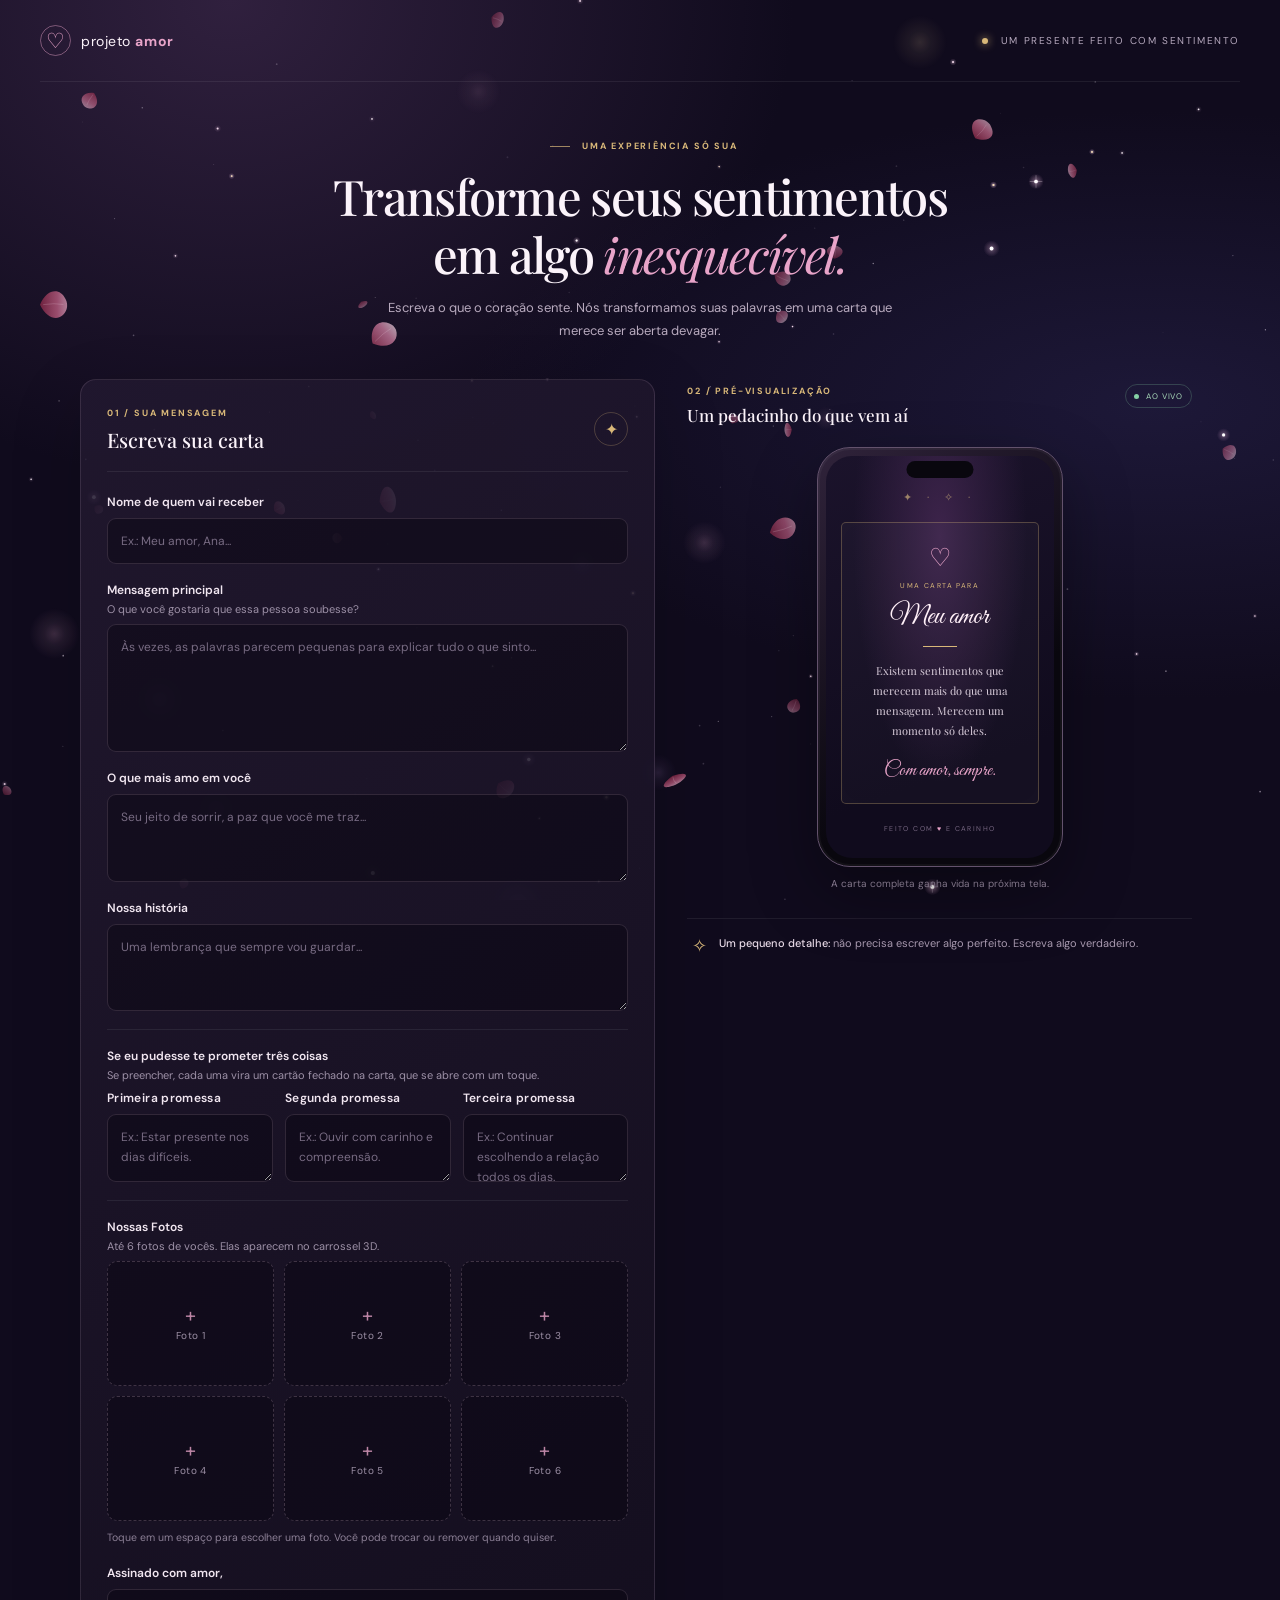
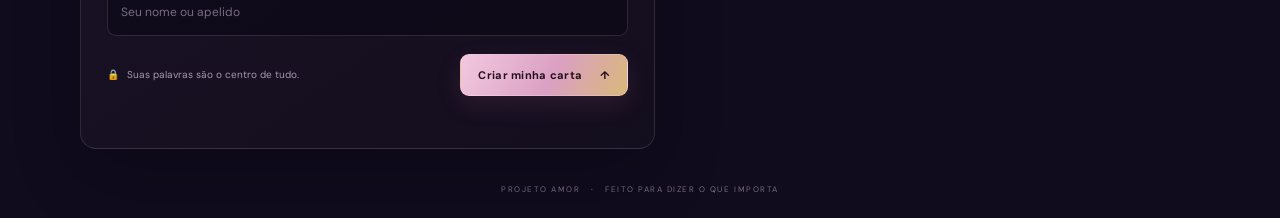
==== index.html @ ebec3364 "Initial commit: Projeto Amor" ====
﻿<!doctype html>
<html lang="pt-BR">
<head>
  <meta charset="utf-8">
  <meta name="viewport" content="width=device-width, initial-scale=1">
  <meta name="theme-color" content="#100b1d">
  <title>Projeto Amor — Crie uma carta inesquecível</title>
  <link rel="icon" href="data:,">
  <link rel="preconnect" href="https://fonts.googleapis.com">
  <link rel="preconnect" href="https://fonts.gstatic.com" crossorigin>
  <link href="https://fonts.googleapis.com/css2?family=DM+Sans:wght@400;500;600;700&family=Great+Vibes&family=Playfair+Display:wght@400;500;600;700&display=swap" rel="stylesheet">
  <link rel="stylesheet" href="css/style.css">
  <script src="js/particulas.js" defer></script>
  <!-- link-codec.js ANTES de main.js: o editor e a carta usam o mesmo
       módulo para codificar e decodificar o link. -->
  <script src="js/link-codec.js" defer></script>
  <script src="js/main.js" defer></script>
</head>
<body class="editor-page">
  
  </div>
  <canvas class="particle-canvas" aria-hidden="true"></canvas>

  <header class="topbar">
    <a class="brand" href="index.html" aria-label="Projeto Amor, início">
      <span class="brand-mark">♡</span><span>projeto <b>amor</b></span>
    </a>
    <div class="topbar-note"><span class="status-dot"></span> Um presente feito com sentimento</div>
  </header>

  <main class="editor-shell">
    <section class="intro">
      <p class="eyebrow"><span></span> UMA EXPERIÊNCIA SÓ SUA</p>
      <h1>Transforme seus sentimentos<br>em algo <em>inesquecível.</em></h1>
      <p class="intro-copy">Escreva o que o coração sente. Nós transformamos suas palavras em uma carta que merece ser aberta devagar.</p>
    </section>

    <div class="workspace">
      <section class="form-panel panel">
        <div class="panel-heading">
          <div><p class="eyebrow">01 / SUA MENSAGEM</p><h2>Escreva sua carta</h2></div>
          <span class="step-icon">✦</span>
        </div>

        <form id="letter-form">
          <label class="field">
            <span>Nome de quem vai receber</span>
            <input id="recipient" name="recipient" maxlength="70" placeholder="Ex.: Meu amor, Ana..." autocomplete="off">
          </label>
          <label class="field">
            <span>Mensagem principal <small>O que você gostaria que essa pessoa soubesse?</small></span>
            <textarea id="message" name="message" rows="5" maxlength="1800" placeholder="Às vezes, as palavras parecem pequenas para explicar tudo o que sinto..."></textarea>
          </label>
          <label class="field">
            <span>O que mais amo em você</span>
            <textarea id="favorite" name="favorite" rows="3" maxlength="700" placeholder="Seu jeito de sorrir, a paz que você me traz..."></textarea>
          </label>
          <label class="field">
            <span>Nossa história</span>
            <textarea id="story" name="story" rows="3" maxlength="900" placeholder="Uma lembrança que sempre vou guardar..."></textarea>
          </label>

          <!-- â•â•â•â•â•â•â•â•â•â•â•â•â•â•â•â•â•â•â•â•â•â•â•â•â•â•â•â•â•â•â•â•â•â•â•â•â•â•â•â•â•â•â•â•â•â•â•â•â•â•â•â•â•â•â•â•â•â•
               TRÃŠS PROMESSAS â€” Etapa 03
               Campos opcionais. O que for escrito aqui vira os trÃªs
               cartÃµes da carta; o que ficar vazio simplesmente nÃ£o cria
               cartÃ£o. Nada Ã© inventado pelo site: os textos sÃ£o sempre os
               da pessoa, e o formato do link nÃ£o muda (a lista entra em
               `promisses`/`promises`, campo novo e opcional).
               â•â•â•â•â•â•â•â•â•â•â•â•â•â•â•â•â•â•â•â•â•â•â•â•â•â•â•â•â•â•â•â•â•â•â•â•â•â•â•â•â•â•â•â•â•â•â•â•â•â•â•â•â•â•â•â•â•â• -->
          <div class="field promises-field">
            <span>Se eu pudesse te prometer três coisas <small>Se preencher, cada uma vira um cartão fechado na carta, que se abre com um toque.</small></span>
            <div class="promise-inputs">
              <label class="field promise-input">
                <span class="promise-input-label">Primeira promessa</span>
                <textarea id="promise-1" name="promise1" rows="2" maxlength="240" placeholder="Ex.: Estar presente nos dias difíceis."></textarea>
              </label>
              <label class="field promise-input">
                <span class="promise-input-label">Segunda promessa</span>
                <textarea id="promise-2" name="promise2" rows="2" maxlength="240" placeholder="Ex.: Ouvir com carinho e compreensão."></textarea>
              </label>
              <label class="field promise-input">
                <span class="promise-input-label">Terceira promessa</span>
                <textarea id="promise-3" name="promise3" rows="2" maxlength="240" placeholder="Ex.: Continuar escolhendo a relação todos os dias."></textarea>
              </label>
            </div>
          </div>

          <!-- â•â•â•â•â•â•â•â•â•â•â•â•â•â•â•â•â•â•â•â•â•â•â•â•â•â•â•â•â•â•â•â•â•â•â•â•â•â•â•â•â•â•â•â•â•â•â•â•â•â•â•â•â•â•â•â•â•â•
               NOSSAS FOTOS â€” atÃ© 6 imagens do casal.
               As fotos sÃ£o redimensionadas no navegador e guardadas
               dentro do prÃ³prio link (sem servidor). Nada Ã© enviado para
               lugar nenhum: tudo viaja codificado na URL.
               â•â•â•â•â•â•â•â•â•â•â•â•â•â•â•â•â•â•â•â•â•â•â•â•â•â•â•â•â•â•â•â•â•â•â•â•â•â•â•â•â•â•â•â•â•â•â•â•â•â•â•â•â•â•â•â•â•â• -->
          <div class="field photo-field">
            <span>Nossas Fotos <small>Até 6 fotos de vocês. Elas aparecem no carrossel 3D.</small></span>
            <div class="photo-grid" id="photo-grid">
              <div class="photo-slot" data-slot="0">
                <label class="photo-pick">
                  <input type="file" accept="image/*" class="photo-input" hidden>
                  <span class="photo-empty"><b class="photo-plus">+</b><i class="photo-label">Foto 1</i></span>
                  <img class="photo-preview" alt="" hidden>
                </label>
                <button type="button" class="photo-remove" aria-label="Remover foto 1" hidden>×</button>
              </div>
              <div class="photo-slot" data-slot="1">
                <label class="photo-pick">
                  <input type="file" accept="image/*" class="photo-input" hidden>
                  <span class="photo-empty"><b class="photo-plus">+</b><i class="photo-label">Foto 2</i></span>
                  <img class="photo-preview" alt="" hidden>
                </label>
                <button type="button" class="photo-remove" aria-label="Remover foto 2" hidden>×</button>
              </div>
              <div class="photo-slot" data-slot="2">
                <label class="photo-pick">
                  <input type="file" accept="image/*" class="photo-input" hidden>
                  <span class="photo-empty"><b class="photo-plus">+</b><i class="photo-label">Foto 3</i></span>
                  <img class="photo-preview" alt="" hidden>
                </label>
                <button type="button" class="photo-remove" aria-label="Remover foto 3" hidden>×</button>
              </div>
              <div class="photo-slot" data-slot="3">
                <label class="photo-pick">
                  <input type="file" accept="image/*" class="photo-input" hidden>
                  <span class="photo-empty"><b class="photo-plus">+</b><i class="photo-label">Foto 4</i></span>
                  <img class="photo-preview" alt="" hidden>
                </label>
                <button type="button" class="photo-remove" aria-label="Remover foto 4" hidden>×</button>
              </div>
              <div class="photo-slot" data-slot="4">
                <label class="photo-pick">
                  <input type="file" accept="image/*" class="photo-input" hidden>
                  <span class="photo-empty"><b class="photo-plus">+</b><i class="photo-label">Foto 5</i></span>
                  <img class="photo-preview" alt="" hidden>
                </label>
                <button type="button" class="photo-remove" aria-label="Remover foto 5" hidden>×</button>
              </div>
              <div class="photo-slot" data-slot="5">
                <label class="photo-pick">
                  <input type="file" accept="image/*" class="photo-input" hidden>
                  <span class="photo-empty"><b class="photo-plus">+</b><i class="photo-label">Foto 6</i></span>
                  <img class="photo-preview" alt="" hidden>
                </label>
                <button type="button" class="photo-remove" aria-label="Remover foto 6" hidden>×</button>
              </div>
            </div>
            <p class="photo-note" id="photo-note">Toque em um espaço para escolher uma foto. Você pode trocar ou remover quando quiser.</p>
          </div>
          <label class="field">
            <span>Assinado com amor,</span>
            <input id="sender" name="sender" maxlength="70" placeholder="Seu nome ou apelido">
          </label>
          <div class="form-footer">
            <span class="privacy-note"><span class="lock-icon">🔒</span> Suas palavras são o centro de tudo.</span>
            <button class="primary-button" type="submit">Criar minha carta <span>↑</span></button>
          </div>
          <p id="form-message" class="form-message" role="status" aria-live="polite"></p>
        </form>
      </section>

      <aside class="preview-column">
        <div class="preview-heading"><div><p class="eyebrow">02 / PRÉ-VISUALIZAÇÃO</p><h2>Um pedacinho do que vem aí</h2></div><span class="live-pill"><i></i> AO VIVO</span></div>
        <div class="phone-wrap">
          <div class="phone">
            <div class="phone-island"></div>
            <div class="phone-screen">
              <div class="preview-stars" aria-hidden="true">✦  ·  ✧  ·</div>
              <div class="preview-card">
                <div class="preview-heart">♡</div>
                <p class="preview-kicker">UMA CARTA PARA</p>
                <h3 id="preview-recipient">Meu amor</h3>
                <div class="gold-rule"></div>
                <p id="preview-message" class="preview-message">Existem sentimentos que merecem mais do que uma mensagem. Merecem um momento só deles.</p>
                <p class="preview-signature" id="preview-sender">Com amor, sempre.</p>
              </div>
              <div class="preview-bottom">FEITO COM <span>♥</span> E CARINHO</div>
            </div>
          </div>
          <p class="preview-caption">A carta completa ganha vida na próxima tela.</p>
        </div>
        <div class="preview-tip"><span>✧</span><p><b>Um pequeno detalhe:</b> não precisa escrever algo perfeito. Escreva algo verdadeiro.</p></div>
      </aside>
    </div>
    <footer class="site-footer">PROJETO AMOR <span>·</span> FEITO PARA DIZER O QUE IMPORTA</footer>
  </main>

  <!-- SÃ³ aparece quando o sistema pede movimento reduzido: permite ver as
       pÃ©talas, as estrelas e os brilhos mesmo assim. Escolha persistida. -->
  <div class="motion-toggle-wrap">
    <button id="motion-toggle" class="motion-toggle" type="button" hidden aria-pressed="false">
      <span class="motion-toggle-dot" aria-hidden="true"></span>
      <span class="motion-toggle-label">Ver tudo se animando</span>
    </button>
  </div>
</body>
</html>
---- css/style.css ----
/* Projeto Amor — estilos globais */
:root {
  color-scheme: dark;
  --bg: #100b1d;
  --panel: rgba(25, 18, 39, .78);
  --panel-border: rgba(226, 190, 217, .14);
  --text: #fbf3fa;
  --muted: #b8aabe;
  --pink: #e8a4c9;
  --rose: #c45b83;
  --gold: #d9b879;
  --serif: "Playfair Display", Georgia, serif;
  --sans: "DM Sans", sans-serif;
  --script: "Great Vibes", cursive;
  --neon-pink: #e879b8;
  --neon-purple: #b97fe8;
}

/* ============================================================
   ATMOSPHÈRE / BACKGROUND DINÂMICO
   ============================================================ */

body {
  margin: 0;
  min-height: 100vh;
  color: var(--text);
  font-family: var(--sans);
  background-color: var(--bg);
  background-attachment: fixed;
  overflow-x: hidden;
  transition: background .6s ease;
}

/* Background layers that can be swapped */
body.night-rain {
  background-image:
    radial-gradient(circle at 14% 12%, rgba(68, 25, 54, .65) 0, transparent 48%),
    radial-gradient(circle at 86% 36%, rgba(48, 22, 70, .60) 0, transparent 52%),
    radial-gradient(ellipse at 50% 92%, rgba(76, 24, 56, .45) 0, transparent 58%),
    radial-gradient(circle at 50% 40%, rgba(20, 13, 36, .90) 0, transparent 75%),
    radial-gradient(ellipse at 20% 30%, rgba(30, 40, 60, .40) 0, transparent 50%),
    radial-gradient(ellipse at 80% 70%, rgba(20, 30, 50, .35) 0, transparent 50%);
  background-attachment: fixed;
}

body.sunset {
  background-image:
    radial-gradient(circle at 14% 12%, rgba(255, 40, 80, .55) 0, transparent 48%),
    radial-gradient(circle at 86% 36%, rgba(255, 80, 120, .50) 0, transparent 52%),
    radial-gradient(ellipse at 50% 92%, rgba(255, 65, 100, .40) 0, transparent 58%),
    radial-gradient(circle at 50% 40%, rgba(255, 30, 60, .80) 0, transparent 75%),
    radial-gradient(ellipse at 20% 30%, rgba(30, 10, 20, .30) 0, transparent 50%),
    radial-gradient(ellipse at 80% 70%, rgba(20, 5, 15, .25) 0, transparent 50%);
  background-attachment: fixed;
}

body.stars {
  background-image:
    radial-gradient(circle at 14% 12%, rgba(255, 255, 255, .30) 0, transparent 48%),
    radial-gradient(circle at 86% 36%, rgba(200, 200, 220, .25) 0, transparent 52%),
    radial-gradient(ellipse at 50% 92%, rgba(180, 180, 200, .30) 0, transparent 58%),
    radial-gradient(circle at 50% 40%, rgba(30, 10, 30, .70) 0, transparent 75%),
    radial-gradient(ellipse at 20% 30%, rgba(15, 5, 25, .40) 0, transparent 50%),
    radial-gradient(ellipse at 80% 70%, rgba(10, 3, 15, .30) 0, transparent 50%);
  background-attachment: fixed;
}

body.soft-snow {
  background-image:
    radial-gradient(circle at 14% 12%, rgba(255, 255, 255, .40) 0, transparent 48%),
    radial-gradient(circle at 86% 36%, rgba(230, 230, 240, .35) 0, transparent 52%),
    radial-gradient(ellipse at 50% 92%, rgba(240, 240, 250, .35) 0, transparent 58%),
    radial-gradient(circle at 50% 40%, rgba(255, 255, 255, .85) 0, transparent 75%),
    radial-gradient(ellipse at 20% 30%, rgba(200, 220, 240, .30) 0, transparent 50%),
    radial-gradient(ellipse at 80% 70%, rgba(180, 200, 230, .25) 0, transparent 50%);
  background-attachment: fixed;
}

body.urban-lights {
  background-image:
    radial-gradient(circle at 14% 12%, rgba(255, 200, 220, .35) 0, transparent 48%),
    radial-gradient(circle at 86% 36%, rgba(255, 180, 210, .30) 0, transparent 52%),
    radial-gradient(ellipse at 50% 92%, rgba(255, 200, 230, .30) 0, transparent 58%),
    radial-gradient(circle at 50% 40%, rgba(255, 255, 255, .70) 0, transparent 75%),
    radial-gradient(ellipse at 20% 30%, rgba(200, 180, 220, .25) 0, transparent 50%),
    radial-gradient(ellipse at 80% 70%, rgba(180, 170, 210, .20) 0, transparent 50%);
  background-attachment: fixed;
}

body.dawn {
  background-image:
    radial-gradient(circle at 14% 12%, rgba(255, 200, 150, .50) 0, transparent 48%),
    radial-gradient(circle at 86% 36%, rgba(255, 180, 130, .45) 0, transparent 52%),
    radial-gradient(ellipse at 50% 92%, rgba(255, 220, 180, .35) 0, transparent 58%),
    radial-gradient(circle at 50% 40%, rgba(255, 220, 170, .75) 0, transparent 75%),
    radial-gradient(ellipse at 20% 30%, rgba(255, 200, 150, .30) 0, transparent 50%),
    radial-gradient(ellipse at 80% 70%, rgba(200, 180, 130, .25) 0, transparent 50%);
  background-attachment: fixed;
}

/* Fallback when no atmosphere class is set (original gradients) */
body.default {
  background-image:
    radial-gradient(circle at 14% 12%, rgba(68, 25, 54, .52) 0, transparent 48%),
    radial-gradient(circle at 86% 36%, rgba(48, 22, 70, .50) 0, transparent 52%),
    radial-gradient(ellipse at 50% 92%, rgba(76, 24, 56, .38) 0, transparent 58%),
    radial-gradient(circle at 50% 40%, rgba(20, 13, 36, .85) 0, transparent 75%);
}

/* Reduced motion: freeze background */
@media (prefers-reduced-motion: reduce) {
  body.night-rain,
  body.sunset,
  body.stars,
  body.soft-snow,
  body.urban-lights,
  body.dawn,
  body.default {
    background-attachment: fixed;
    transition: none;
  }
}

/* ============================================================
   GALERIA 3D — Anel circular de fotos "Nossos Momentos"
   ============================================================ */

.gallery-3d-ring {
  position: relative;
  width: 100%;
  aspect-ratio: 16 / 9;
  margin: 0 auto;
  perspective: 1000px;
  perspective-origin: 50% 50%;
}

.gallery-3d-track {
  position: relative;
  width: 100%;
  height: 100%;
  transform-style: preserve-3d;
  transform: rotateY(calc(var(--rotation, 0deg) * -1));
  transition: transform 20s linear infinite;
  will-change: transform;
}

.gallery-3d-track.slow-rotating {
  animation: gallery-ring-rotate 20s linear infinite;
}

@keyframes gallery-ring-rotate {
  from { transform: rotateY(0deg); }
  to { transform: rotateY(360deg); }
}

/* Cada slide do anel */
.gallery-3d-slide {
  position: absolute;
  top: 0;
  left: 0;
  right: 0;
  bottom: 0;
  border-radius: 12px;
  overflow: hidden;
  transform-style: preserve-3d;
  /* CSS vars definidos pelo JS: --angle e --radius */
  transform: rotateY(calc(var(--angle, 0deg))) translateZ(calc(var(--radius, 180px)));
  transition: transform 0.8s cubic-bezier(0.23, 1, 0.32, 1);
  cursor: pointer;
  /* Camada de legenda */
  display: flex;
  align-items: flex-end;
  padding: 12px;
  color: white;
  font-size: 11px;
  text-shadow: 0 0 5px rgba(0,0,0,0.8);
}

.gallery-3d-slide img {
  width: 100%;
  height: 100%;
  object-fit: cover;
  display: block;
  border-radius: 12px;
}

/* Slide central/visível - ligeiramente ampliado */
.gallery-3d-slide.is-visible {
  transform: rotateY(calc(var(--angle, 0deg))) translateZ(calc(var(--radius, 180px))) scale(1.08);
  z-index: 10;
}

/* Slides laterais */
.gallery-3d-slide.is-prev {
  transform: rotateY(calc(var(--angle, 0deg) + 45deg)) translateZ(calc(var(--radius, 180px))) scale(0.85);
}

.gallery-3d-slide.is-next {
  transform: rotateY(calc(var(--angle, 0deg) - 45deg)) translateZ(calc(var(--radius, 180px))) scale(0.85);
}

/* Indicadores de bolinhas */
.gallery-dots {
  display: flex;
  align-items: center;
  justify-content: center;
  gap: 6px;
  margin-top: 12px;
}

.gallery-dot {
  width: 8px;
  height: 8px;
  border-radius: 50%;
  background: rgba(255,255,255,.5);
  border: 2px solid var(--pink);
  cursor: pointer;
  transition: background .2s, transform .2s;
}

.gallery-dot:hover,
.gallery-dot.is-current {
  background: var(--pink);
  transform: scale(1.25);
}

.gallery-dot.is-current {
  width: 10px;
  height: 10px;
}

/* Legenda abaixo do anel */
.gallery-caption {
  text-align: center;
  margin: 8px 0;
  font-size: 11px;
  color: rgba(255,255,255,.8);
}


/* ============================================================
   NOSSAS FOTOS - Editor (mantido para upload/link generation)
   ============================================================ */

/* Os seis espaços do editor já estão no HTML (index.html) e o main.js
   apenas preenche cada slot — a grade fica visível por padrão. Antes
   ela era escondida por `display:none` e só aparecia com a classe
   .visible, que o main.js nunca adiciona: as 6 caixinhas de foto
   simplesmente não existiam para o visitante. A classe .visible é
   mantida como alias, por precaução. */
.photo-grid {
  display: grid;
  gap: 10px;
  grid-template-columns: repeat(auto-fit, minmax(140px, 1fr));
}

.photo-grid.visible {
  display: grid;
  grid-template-columns: repeat(auto-fit, minmax(140px, 1fr));
}

@media (max-width: 560px) {
  .photo-grid,
  .photo-grid.visible {
    grid-template-columns: repeat(auto-fit, minmax(100px, 1fr));
  }
}

/* Foto slot styles remain but hidden by default */
.photo-slot {
  position: relative;
  aspect-ratio: 4 / 3;
  border-radius: 10px;
  overflow: hidden;
  background: rgba(9, 7, 16, .42);
  border: 1px dashed rgba(225, 195, 220, .22);
  transition: border-color .3s ease, box-shadow .3s ease;
}

.photo-slot:hover {
  border-color: rgba(232, 121, 184, .6);
  box-shadow: 0 0 0 3px rgba(232, 121, 184, .09);
}

.photo-pick {
  display: block;
  width: 100%;
  height: 100%;
  cursor: pointer;
}

.photo-pick input[type="file"] {
  display: none;
}

.photo-empty {
  position: absolute;
  inset: 0;
  display: flex;
  flex-direction: column;
  align-items: center;
  justify-content: center;
  gap: 4px;
  color: #9e91a7;
  text-align: center;
  padding: 4px;
}

.photo-plus {
  font-size: 20px;
  font-weight: 400;
  line-height: 1;
  color: var(--pink);
  opacity: .8;
}

.photo-label {
  font-style: normal;
  font-size: 10px;
  letter-spacing: .04em;
}

.photo-preview {
  position: absolute;
  inset: 0;
  width: 100%;
  height: 100%;
  object-fit: cover;
  display: block;
}

.photo-preview[hidden] {
  display: none;
}

.photo-remove {
  position: absolute;
  top: 5px;
  right: 5px;
  width: 22px;
  height: 22px;
  display: grid;
  place-items: center;
  padding: 0;
  border: 1px solid rgba(255, 255, 255, .22);
  border-radius: 50%;
  background: rgba(12, 6, 18, .78);
  color: #f6e6ef;
  font-size: 14px;
  line-height: 1;
  cursor: pointer;
  backdrop-filter: blur(4px);
  transition: background .25s ease, border-color .25s ease, transform .25s ease;
}

.photo-remove[hidden] {
  display: none;
}

.photo-remove:hover {
  background: rgba(160, 40, 80, .92);
  border-color: rgba(232, 164, 201, .7);
  transform: scale(1.08);
}

.photo-slot.is-busy {
  opacity: .55;
  pointer-events: none;
}

.photo-note {
  margin: 9px 0 0;
  color: #8d8096;
  font-size: 10.5px;
  line-height: 1.6;
}

.photo-note.is-warning {
  color: var(--gold);
}

.photo-note.is-error {
  color: #ff9db4;
}

/* ============================================================
   LOADING SCREEN - Photos removed, only text/animations
   ============================================================ */

.opening-scene {
  width: 100%;
  text-align: center;
  display: flex;
  flex-direction: column;
  align-items: center;
  margin: auto 0;
  animation: soft-appear .9s ease both;
  transition: opacity .4s ease, transform .4s ease;
}

.opening-scene.is-exiting {
  opacity: 0;
  transform: translateY(-10px) scale(0.97);
  pointer-events: none;
}

.opening-scene h1 {
  font-size: clamp(38px, 6vw, 58px);
  margin: 9px 0;
  text-shadow: 0 2px 30px rgba(232, 164, 201, 0.08);
}

.opening-subtitle {
  color: #bfb0c8;
  font-size: 12.5px;
  line-height: 1.82;
  max-width: 410px;
  margin: 8px auto 0;
  text-shadow: 0 1px 12px rgba(0, 0, 0, 0.28);
}

/* Remove the photo section from opening scene */
.opening-scene .photo-section {
  display: none;
}

/* ============================================================
   GALERIA EXISTENTE - Apenas mantemos, não tocamos
   ============================================================ */

.gallery-scene {
  position: relative;
  width: min(1040px, calc(100% - 32px));
  margin: 0 auto;
  padding: 18px 0 60px;
  display: flex;
  flex-direction: column;
  align-items: center;
  gap: 22px;
}

.gallery-scene[hidden] {
  display: none !important;
}

.gallery-veil {
  position: fixed;
  inset: 0;
  z-index: -1;
  pointer-events: none;
  background:
    radial-gradient(circle at 18% 14%, rgba(74, 26, 58, .40) 0, transparent 46%),
    radial-gradient(circle at 82% 30%, rgba(52, 24, 74, .42) 0, transparent 50%),
    radial-gradient(ellipse at 50% 96%, rgba(38, 14, 30, .46) 0, transparent 56%),
    linear-gradient(180deg, #0d0817 0%, #140b22 46%, #0b0713 100%);
  opacity: 0;
  transition: opacity .45s cubic-bezier(0.25, 1, 0.5, 1);
}

.gallery-scene.is-stable .gallery-veil {
  opacity: 1;
}

.gallery-veil::before,
.gallery-veil::after {
  content: "";
  position: absolute;
  inset: 0;
}

/* Estrelas finíssimas */
.gallery-veil::before {
  background-image:
    radial-gradient(1px 1px at 12% 22%, rgba(255, 250, 245, .55), transparent),
    radial-gradient(1px 1px at 27% 68%, rgba(255, 245, 235, .40), transparent),
    radial-gradient(1px 1px at 44% 14%, rgba(255, 252, 248, .50), transparent),
    radial-gradient(1px 1px at 61% 81%, rgba(255, 240, 232, .35), transparent),
    radial-gradient(1px 1px at 76% 32%, rgba(255, 250, 246, .45), transparent),
    radial-gradient(1px 1px at 88% 57%, rgba(255, 246, 238, .38), transparent),
    radial-gradient(1.4px 1.4px at 35% 41%, rgba(255, 248, 240, .55), transparent),
    radial-gradient(1.4px 1.4px at 68% 24%, rgba(255, 250, 245, .48), transparent);
}

.gallery-veil::after {
  background-image:
    radial-gradient(1px 1px at 8% 55%, rgba(232, 210, 240, .30), transparent),
    radial-gradient(1px 1px at 52% 90%, rgba(232, 210, 240, .26), transparent),
    radial-gradient(1px 1px at 93% 18%, rgba(232, 210, 240, .30), transparent);
}

.gallery-eyebrow {
  margin: 6px 0 0;
  display: flex;
  align-items: center;
  gap: 14px;
  color: rgba(240, 222, 238, .62);
  font-size: 10px;
  letter-spacing: .22em;
  text-transform: uppercase;
}

.gallery-eyebrow span {
  display: block;
  width: 34px;
  height: 1px;
  background: linear-gradient(90deg, transparent, rgba(217, 184, 121, .55));
}

.gallery-eyebrow span:last-child {
  background: linear-gradient(270deg, transparent, rgba(217, 184, 121, .55));
}

.gallery-stage {
  position: relative;
  width: 100%;
  overflow: visible;
  border-radius: 22px;
  touch-action: pan-y pinch-zoom;
}

.gallery-stage[hidden] {
  display: none !important;
}

.gallery-track {
  display: flex;
  align-items: stretch;
  will-change: transform;
  transform: translate3d(0, 0, 0);
}

.gallery-slide {
  flex: 0 0 100%;
  margin: 0;
  min-width: 0;
  display: flex;
  align-items: center;
  justify-content: center;
  position: relative;
}

.gallery-photo {
  display: block;
  width: auto;
  height: auto;
  max-width: 100%;
  max-height: min(66vh, max(220px, calc(100vh - 430px)));
  object-fit: contain;
  border-radius: 18px;
  background: rgba(10, 6, 18, .35);
  box-shadow:
    0 30px 70px rgba(0, 0, 0, .62),
    0 2px 10px rgba(0, 0, 0, .48),
    inset 0 0 0 1px rgba(255, 240, 250, .07);
  filter: brightness(1.02) contrast(1.03) saturate(1.04);
  user-select: none;
  -webkit-user-drag: none;
}

/* Entrada de cada slide */
.gallery-scene.is-stable .gallery-photo {
  animation: gallery-arrive 1.15s cubic-bezier(.22, 1, .36, 1) backwards;
}

@keyframes gallery-arrive {
  from {
    opacity: 0;
    transform: scale(1.035);
    filter: brightness(1.02) contrast(1.03) saturate(1.04) blur(6px);
  }
  to {
    opacity: 1;
    transform: none;
    filter: brightness(1.02) contrast(1.03) saturate(1.04) blur(0);
  }
}

.gallery-slide.is-broken {
  min-height: 220px;
  padding: 0 24px;
}

.gallery-slide.is-broken .gallery-photo {
  display: none;
}

.gallery-slide.is-broken::after {
  content: "Essa lembrança não pôde ser carregada.";
  max-width: 34ch;
  text-align: center;
  color: rgba(238, 220, 234, .62);
  font: italic 15px/1.7 var(--serif);
}

/* Setas */
.gallery-arrow {
  position: absolute;
  top: 50%;
  transform: translateY(-50%);
  z-index: 30;
  width: 48px;
  height: 48px;
  display: grid;
  place-items: center;
  padding: 0;
  border-radius: 50%;
  cursor: pointer;
  pointer-events: auto;
  touch-action: manipulation;
  border: 1px solid rgba(255, 240, 250, .24);
  background: rgba(16, 10, 26, .75);
  color: rgba(250, 238, 246, .95);
  backdrop-filter: blur(10px);
  -webkit-backdrop-filter: blur(10px);
  box-shadow: 0 4px 18px rgba(0, 0, 0, .45);
  transition: background .25s ease, border-color .25s ease, transform .25s ease, color .25s ease;
}

.gallery-arrow[hidden] {
  display: none !important;
}

.gallery-arrow svg {
  width: 22px;
  height: 22px;
  fill: none;
  stroke: currentColor;
  stroke-width: 2.2;
  stroke-linecap: round;
  stroke-linejoin: round;
  pointer-events: none;
}

.gallery-arrow:hover {
  background: rgba(48, 26, 62, .92);
  border-color: rgba(232, 164, 201, .6);
  color: #fff;
}

.gallery-arrow:active {
  transform: translateY(-50%) scale(0.92);
}

.gallery-prev {
  left: 14px;
}

.gallery-next {
  right: 14px;
}

.gallery-prev:hover {
  transform: translateY(-50%) translateX(-2px);
}

.gallery-next:hover {
  transform: translateY(-50%) translateX(2px);
}

.gallery-caption {
  margin: 16px 0 0;
  text-align: center;
  color: rgba(238, 220, 234, .74);
  font: italic 14.5px/1.65 var(--serif);
  letter-spacing: .015em;
  min-height: 24px;
  opacity: 0;
  transition: opacity .7s ease;
}

.gallery-scene.is-stable .gallery-caption {
  opacity: 1;
}

.gallery-dots {
  display: flex;
  align-items: center;
  justify-content: center;
  gap: 9px;
  min-height: 10px;
}

.gallery-dots[hidden] {
  display: none !important;
}

.gallery-dot {
  width: 7px;
  height: 7px;
  border-radius: 50%;
  background: rgba(217, 184, 121, .4);
  cursor: pointer;
  transition: background .2s, transform .2s;
  border: 2px solid transparent;
}

.gallery-dot:hover,
.gallery-dot.is-current {
  background: var(--pink);
  transform: scale(1.3);
}

/* ============================================================
   Letra / carta
   ============================================================ */

.letter-content {
  width: min(590px, 100%);
  display: flex;
  flex-direction: column;
  align-items: center;
  margin: 0 auto;
  position: relative;
  transition: opacity .45s cubic-bezier(0.25, 1, 0.5, 1), transform .45s cubic-bezier(0.25, 1, 0.5, 1);
}

.opening-scene[hidden],
.letter-content[hidden],
.missing-letter[hidden],
.closing-note[hidden],
.paper-signoff[hidden] {
  display: none !important;
}

.letter-content.is-entering {
  opacity: 0;
  transform: translateY(16px) scale(0.985);
}

.letter-content.is-stable {
  opacity: 1;
  transform: translateY(0) scale(1);
}

.letter-content.is-exiting {
  opacity: 0;
  transform: translateY(-10px) scale(0.99);
  position: absolute;
  left: 0;
  right: 0;
  margin-inline: auto;
  pointer-events: none;
}

.gallery-launch {
  margin-bottom: 14px;
}

/* ═══════════════════════════════════════════════════════════════════
   RESTAURO 1 — BASE GLOBAL
   Seções que sumiram do arquivo (estavam no projeto-amor.zip de 09/10).
   Sem elas o navegador cai no layout padrão: tudo empilha no topo.
   ═══════════════════════════════════════════════════════════════ */

* { box-sizing: border-box; }
html { min-height: 100%; scroll-behavior: smooth; }
button, input, textarea { font: inherit; }
button, a { -webkit-tap-highlight-color: transparent; }
a { color: inherit; text-decoration: none; }

/* Gradiente base: vale quando o body não carrega nenhuma classe de
   atmosfera (body.night-rain, body.sunset... continuam por cima). */
body {
  background-image:
    radial-gradient(ellipse at 18% 0%, #30203e 0, transparent 38%),
    radial-gradient(ellipse at 90% 45%, #1d1838 0, transparent 42%);
}

/* ═══════════════════════════════════════════════════════════════════
   FUNDO EXCLUSIVO — "Abra quando sentir minha falta"
   Branco-gelo, duas ondas em cinza muito claro e corações 2D
   pendurados. Tudo escopado em #surprise-scene: nenhuma classe do
   body, nenhuma pétala e nenhuma outra cena é tocada.
   ═══════════════════════════════════════════════════════════════ */

#surprise-scene { background: #f7fbfd; }

#surprise-scene .surprise-fundo {
  position: fixed;
  inset: 0;
  z-index: 0;
  overflow: hidden;
  pointer-events: none;
  background:
    radial-gradient(ellipse at 50% -8%, rgba(255,255,255,.98), transparent 58%),
    linear-gradient(180deg, #f9fcfd 0%, #f4f9fb 58%, #eef5f8 100%);
}

/* Duas ondas sobrepostas, bem claras, presas à base da viewport. */
#surprise-scene .surprise-ondas {
  position: absolute;
  left: 0; right: 0; bottom: 0;
  height: clamp(150px, 30vh, 300px);
  pointer-events: none;
}
#surprise-scene .surprise-onda {
  position: absolute;
  left: 0; bottom: 0;
  width: 100%; height: 100%;
  display: block;
}
#surprise-scene .surprise-onda path { fill: currentColor; }
#surprise-scene .surprise-onda-tras { color: #e7eef2; transform: translateY(8px); }
#surprise-scene .surprise-onda-frente { color: #f0f5f7; transform: translateY(22px); }

/* Corações 2D pendurados por fios finos. O topo é o pivô do pêndulo. */
#surprise-scene .surprise-coroes {
  position: absolute;
  inset: 0;
  pointer-events: none;
}
#surprise-scene .surprise-coracao {
  position: absolute;
  top: var(--top, 4%);
  left: clamp(4%, var(--left, 50%), calc(100% - var(--s, 36px) - 4px));
  display: flex;
  flex-direction: column;
  align-items: center;
  transform-origin: top center;
  animation: surprise-pendulo var(--dur, 6s) ease-in-out var(--delay, 0s) infinite;
  will-change: transform;
}
#surprise-scene .surprise-corda {
  width: 1px;
  height: var(--fio, 22px);
  background: linear-gradient(180deg, rgba(126,143,158,.18), rgba(126,143,158,.55));
}
#surprise-scene .surprise-coracao svg {
  display: block;
  width: var(--s, 36px);
  height: var(--s, 36px);
  margin-top: 2px;
  fill: currentColor;
  filter: drop-shadow(0 3px 4px rgba(108,126,140,.12));
}
@keyframes surprise-pendulo {
  0%, 100% { transform: rotate(calc(var(--giro, 4deg) * -1)); }
  50% { transform: rotate(var(--giro, 4deg)); }
}
@media (prefers-reduced-motion: reduce) {
  :root:not(.motion-forced) #surprise-scene .surprise-coracao { animation: none; }
}

/* Contraste do conteúdo sobre o fundo claro — somente nesta cena. */
#surprise-scene .surprise-eyebrow { color: #7b8793; }
#surprise-scene .surprise-eyebrow span { background: linear-gradient(90deg, transparent, rgba(123,135,147,.5)); }
#surprise-scene .surprise-eyebrow span:last-child { background: linear-gradient(270deg, transparent, rgba(123,135,147,.5)); }
#surprise-scene .surprise-title { color: #3e4b56; }
#surprise-scene .surprise-subtitle { color: #6c7985; }
#surprise-scene .open-prompt { color: #8a6a52; }
#surprise-scene .aniversario-launch {
  background: rgba(255,255,255,.74);
  color: #7d3f5c;
  border-color: rgba(140,53,87,.28);
}
#surprise-scene .aniversario-launch:hover { background: rgba(255,255,255,.94); }
.particle-canvas { position: fixed; inset: 0; width: 100%; height: 100%; z-index: -1; pointer-events: none; }

/* ═══════════════════════════════════════════════════════════════════
   RESTAURO 2 — TOPO, EDITOR E PRÉ-VISUALIZAÇÃO
   ═══════════════════════════════════════════════════════════════ */

.topbar, .letter-topbar {
  width: min(1200px, calc(100% - 48px)); margin: auto; height: 82px;
  display: flex; align-items: center; justify-content: space-between;
  border-bottom: 1px solid rgba(255,255,255,.07);
}
.brand { display: inline-flex; align-items: center; gap: 10px; letter-spacing: .04em; font-size: 14px; }
.brand b { font-weight: 700; color: var(--pink); }
.brand-mark { width: 31px; height: 31px; display: grid; place-items: center; border: 1px solid rgba(232,164,201,.45); border-radius: 50%; color: var(--pink); font-size: 21px; }
.topbar-note { color: #b5a8bd; font-size: 10px; letter-spacing: .16em; text-transform: uppercase; }
.status-dot { display: inline-block; width: 6px; height: 6px; margin-right: 8px; border-radius: 50%; background: #d9b879; box-shadow: 0 0 9px #d9b879; }

.editor-shell { width: min(1120px, calc(100% - 48px)); margin: 0 auto; position: relative; z-index: 0; }
.intro { text-align: center; padding: 48px 0 36px; }
.eyebrow { color: var(--gold); font-size: 9px; font-weight: 700; letter-spacing: .2em; line-height: 1.7; }
.eyebrow span { display: inline-block; width: 20px; height: 1px; vertical-align: middle; margin: 0 8px; background: var(--gold); opacity: .7; }
.intro h1 { font: 500 clamp(32px, 4.2vw, 49px)/1.18 var(--serif); letter-spacing: -.035em; margin: 13px 0; }
.opening-scene h1 { font-family: var(--serif); font-weight: 500; line-height: 1.18; letter-spacing: -.035em; }
h1 em { color: var(--pink); font-weight: 400; }
.intro-copy { max-width: 520px; margin: 0 auto; color: var(--muted); font-size: 13px; line-height: 1.8; }

.workspace { display: grid; grid-template-columns: minmax(0, 1.05fr) minmax(300px, .95fr); gap: 24px; align-items: start; }
.panel { background: linear-gradient(145deg, rgba(34,25,48,.87), rgba(20,15,31,.88)); border: 1px solid var(--panel-border); border-radius: 16px; box-shadow: 0 24px 70px rgba(0,0,0,.18); }
.form-panel { padding: 26px; }
.panel-heading, .preview-heading { display: flex; justify-content: space-between; align-items: center; gap: 12px; }
.panel-heading { padding-bottom: 18px; border-bottom: 1px solid rgba(255,255,255,.07); margin-bottom: 22px; }
.panel-heading .eyebrow, .preview-heading .eyebrow { margin: 0 0 5px; }
.panel-heading h2, .preview-heading h2 { font: 500 20px var(--serif); margin: 0; }
.step-icon { width: 34px; height: 34px; display: grid; place-items: center; border-radius: 50%; border: 1px solid rgba(217,184,121,.25); color: var(--gold); }

.field { display: block; margin-bottom: 18px; }
.field > span { display: block; color: #f2e7f1; font-size: 12px; font-weight: 600; margin-bottom: 8px; }
.field small { display: block; font-weight: 400; font-size: 11px; color: #9e91a7; margin-top: 4px; }
.field input, .field textarea {
  display: block; width: 100%; color: var(--text); background: rgba(9,7,16,.42);
  border: 1px solid rgba(225,195,220,.15); border-radius: 9px; padding: 12px 13px;
  outline: none; font-size: 12px; line-height: 1.7; resize: vertical; transition: border-color .25s, box-shadow .25s, background .25s;
}
.field input::placeholder, .field textarea::placeholder { color: #786b83; }
.field input:focus, .field textarea:focus { border-color: rgba(232,164,201,.78); background: rgba(12,8,19,.72); box-shadow: 0 0 0 3px rgba(232,164,201,.08), 0 0 18px rgba(196,91,131,.10); }

.form-footer { display: flex; justify-content: space-between; align-items: center; flex-wrap: wrap; gap: 14px; margin-top: 8px; }
.privacy-note { font-size: 10px; color: #a99ab0; }
.lock-icon { color: var(--gold); margin-right: 5px; }

.primary-button, .secondary-button {
  display: inline-flex; justify-content: center; align-items: center; gap: 18px; cursor: pointer;
  border-radius: 9px; padding: 13px 17px; font-size: 11px; font-weight: 700; letter-spacing: .025em;
  transition: transform .25s, box-shadow .25s, filter .25s, background .25s;
}
.primary-button { border: 1px solid rgba(255,223,233,.28); color: #25101f; background: linear-gradient(115deg, #f2c8df, #dba0c3 55%, #d9b879); box-shadow: 0 8px 24px rgba(196,91,131,.16); animation: button-pulse 3.6s ease-in-out infinite; }
.primary-button:hover { transform: translateY(-2px); filter: brightness(1.07); box-shadow: 0 10px 28px rgba(196,91,131,.25); }
.primary-button:active, .secondary-button:active { transform: scale(.98); }
@keyframes button-pulse { 0%,100% { box-shadow: 0 8px 24px rgba(196,91,131,.12); } 50% { box-shadow: 0 8px 28px rgba(232,164,201,.24); } }
.form-message { color: var(--gold); font-size: 11px; min-height: 14px; margin: 12px 0 0; overflow-wrap: anywhere; }

.preview-column { min-width: 0; padding: 5px 8px 0; }
.preview-heading { align-items: flex-start; }
.preview-heading h2 { font-size: 17px; line-height: 1.4; max-width: 250px; }
.live-pill { color: #a7d7b8; border: 1px solid rgba(133,208,164,.24); border-radius: 20px; padding: 6px 8px; font-size: 8px; letter-spacing: .1em; white-space: nowrap; }
.live-pill i { display: inline-block; width: 5px; height: 5px; background: #85d0a4; border-radius: 50%; margin-right: 5px; }
.phone-wrap { display: flex; flex-direction: column; align-items: center; padding: 19px 0 8px; }
.phone { width: 246px; height: 420px; padding: 8px; border-radius: 33px; border: 1px solid #63526c; background: linear-gradient(140deg, #30233b, #09070e 65%); box-shadow: 0 25px 65px rgba(0,0,0,.35), inset 0 0 0 2px rgba(255,255,255,.04); position: relative; }
.phone-island { position: absolute; z-index: 3; width: 67px; height: 17px; top: 13px; left: 50%; transform: translateX(-50%); background: #09070e; border-radius: 12px; }
.phone-screen { position: relative; overflow: hidden; height: 100%; border-radius: 26px; display: flex; flex-direction: column; align-items: center; justify-content: center; padding: 30px 15px 20px; background: radial-gradient(ellipse at 50% 20%, #3d244b, transparent 54%), linear-gradient(160deg,#1b132b,#100b1d 75%); }
.preview-stars { color: rgba(245,213,138,.55); font-size: 11px; letter-spacing: 6px; margin-bottom: 18px; }
.preview-card { width: 100%; text-align: center; padding: 22px 13px 20px; border: 1px solid rgba(217,184,121,.3); border-radius: 5px; background: rgba(255,255,255,.025); box-shadow: inset 0 0 25px rgba(255,255,255,.015); }
.preview-heart { color: var(--pink); font-size: 25px; line-height: 1; margin-bottom: 11px; }
.preview-kicker { color: var(--gold); font-size: 7px; letter-spacing: .2em; }
.preview-card h3 { font: 400 28px var(--script); margin: 9px 0 12px; color: #fff0f8; overflow-wrap: anywhere; }
.gold-rule { width: 34px; height: 1px; margin: 0 auto 14px; background: var(--gold); }
.preview-message { color: #d7cbd9; font: 11px/1.8 var(--serif); white-space: pre-wrap; overflow-wrap: anywhere; display: -webkit-box; -webkit-line-clamp: 6; -webkit-box-orient: vertical; overflow: hidden; }
.preview-signature { font: 20px var(--script); color: var(--pink); margin: 18px 0 0; overflow-wrap: anywhere; }
.preview-bottom { color: #766681; font-size: 7px; letter-spacing: .2em; margin-top: 20px; }
.preview-bottom span { color: var(--pink); }
.preview-caption { color: #9f90a8; font-size: 10px; text-align: center; }
.preview-tip { display: flex; align-items: flex-start; gap: 12px; border-top: 1px solid rgba(255,255,255,.07); margin-top: 10px; padding: 15px 5px 0; }
.preview-tip > span { color: var(--gold); font-size: 18px; }
.preview-tip p { color: #a99ab0; font-size: 11px; line-height: 1.7; margin: 0; }
.preview-tip b { color: #e7d9e6; font-weight: 500; }
.site-footer { text-align: center; color: #786a83; font-size: 8px; letter-spacing: .19em; padding: 35px 12px 24px; }
.site-footer span { color: var(--gold); margin: 0 7px; }

/* ═══════════════════════════════════════════════════════════════════
   RESTAURO 3 — CARTA: ABERTURA, ENVELOPE E PAPEL
   ═══════════════════════════════════════════════════════════════ */

.letter-topbar { height: 72px; }
.experience { width: min(760px, calc(100% - 32px)); margin: 0 auto; min-height: calc(100vh - 140px); display: flex; flex-direction: column; align-items: center; justify-content: center; padding: 35px 0 48px; }

.envelope-button { position: relative; display: flex; flex-direction: column; align-items: center; gap: 27px; margin: 28px 0 4px; padding: 22px 32px 10px; border: 0; background: transparent; color: inherit; cursor: pointer; }
.envelope-button:focus-visible { outline: 1px solid var(--pink); outline-offset: 8px; border-radius: 12px; }
.envelope-aura { position: absolute; width: 330px; height: 210px; top: 4px; left: 50%; transform: translateX(-50%); border-radius: 50%; background: radial-gradient(ellipse, rgba(207,116,166,.16), transparent 68%); filter: blur(10px); transition: opacity .5s; }
.envelope { display: block; position: relative; width: 270px; height: 174px; perspective: 850px; filter: drop-shadow(0 22px 22px rgba(0,0,0,.32)); transition: transform .45s ease; }
.envelope-button:hover .envelope { transform: translateY(-5px) rotateX(2deg); }
.envelope-back { position: absolute; inset: 0; border-radius: 5px; background: linear-gradient(135deg,#7e304f,#4e1d3a 65%,#35162d); border: 1px solid rgba(246,202,222,.28); }
.letter-peek { position: absolute; z-index: 1; width: 86%; height: 148px; left: 7%; bottom: 8px; display: flex; flex-direction: column; align-items: center; justify-content: flex-start; padding-top: 25px; color: #8c536d; font: 21px var(--script); background: linear-gradient(145deg,#fff9f0,#eadbc9); border-radius: 3px; transition: transform 1s cubic-bezier(.2,.75,.2,1); }
.letter-peek i { font-style: normal; font-size: 22px; margin-top: 8px; color: #b36a88; }
.envelope-front { position: absolute; inset: 0; z-index: 3; border-radius: 4px; background: linear-gradient(155deg,#a84a68,#792d4d 58%,#4b1c37); clip-path: polygon(0 0,50% 58%,100% 0,100% 100%,0 100%); border: 1px solid rgba(255,220,230,.17); }
.envelope-flap { position: absolute; inset: 0 0 auto; z-index: 4; height: 67%; transform-origin: top center; transform: rotateX(0); backface-visibility: visible; clip-path: polygon(0 0,100% 0,50% 100%); background: linear-gradient(160deg,#c36a85,#873450 70%); filter: drop-shadow(0 2px 1px rgba(0,0,0,.2)); transition: transform .85s cubic-bezier(.2,.7,.15,1), z-index 0s .3s; }
.wax-seal { position: absolute; z-index: 5; width: 48px; height: 48px; top: 58px; left: 50%; transform: translateX(-50%); display: grid; place-items: center; border-radius: 50%; color: #fff0d1; font-size: 25px; background: radial-gradient(circle at 35% 25%,#f1d9a1,#b78c4d 48%,#78502d 100%); border: 2px solid rgba(255,229,171,.7); box-shadow: 0 3px 10px rgba(0,0,0,.3), inset 0 0 0 3px rgba(99,55,29,.15); transition: opacity .35s, transform .4s, filter .4s; }
.envelope-sparkle { position: absolute; z-index: 6; color: var(--gold); opacity: .7; animation: twinkle 2.8s ease-in-out infinite; }
.sparkle-one { top: 19px; right: -17px; font-size: 19px; }
.sparkle-two { bottom: 19px; left: -19px; font-size: 15px; animation-delay: .9s; }
.open-prompt { color: var(--gold); font-size: 9px; letter-spacing: .2em; transition: opacity .3s; }
.open-prompt span { margin-left: 8px; }
.small-hint { color: #786a83; font-size: 10px; margin-top: 12px; }
.envelope-button.is-open .envelope { transform: translateY(-8px) scale(1.02); }
.envelope-button.is-open .envelope-flap { transform: rotateX(180deg); z-index: 0; }
.envelope-button.is-open .wax-seal { opacity: 0; transform: translateX(-50%) scale(1.5) rotate(25deg); filter: blur(3px); }
.envelope-button.is-open .letter-peek { transform: translateY(-115px); }
.envelope-button.is-open .open-prompt { opacity: 0; }
.envelope-button.is-open .envelope-aura { opacity: 1; }
.opening-scene.is-opening .envelope { animation: envelope-impact .7s ease both; }
@keyframes envelope-impact { 0% { filter: drop-shadow(0 22px 22px rgba(0,0,0,.32)); } 35% { filter: drop-shadow(0 0 25px rgba(245,213,138,.7)); } 100% { filter: drop-shadow(0 22px 22px rgba(0,0,0,.32)); } }

.letter-topline { display: flex; justify-content: space-between; color: var(--gold); font-size: 8px; letter-spacing: .18em; margin: 0 8px 12px; }
.paper { position: relative; overflow: hidden; padding: clamp(28px, 6vw, 54px) clamp(22px, 7vw, 62px); color: #463344; background: radial-gradient(ellipse at 15% 10%,rgba(255,255,255,.9),transparent 42%), linear-gradient(145deg,#fffaf2,#f1e3d6); border: 1px solid rgba(246,221,185,.8); border-radius: 4px; box-shadow: 0 28px 80px rgba(0,0,0,.35), inset 0 0 0 6px rgba(160,111,113,.06); }
.paper::before { content: ""; position: absolute; inset: 12px; border: 1px solid rgba(165,112,126,.2); pointer-events: none; }
.paper-kicker { text-align: center; color: #9c7483; font-size: 8px; letter-spacing: .2em; margin: 0; }
.script-title { position: relative; font: 400 clamp(43px, 8vw, 64px)/1.25 var(--script); text-align: center; color: #8c3557; margin: 12px 0 6px; overflow-wrap: anywhere; }
.paper-divider { text-align: center; color: #b88d53; font-size: 15px; margin: 8px 0 24px; }
.paper-divider::before, .paper-divider::after { content: ""; display: inline-block; vertical-align: middle; width: 52px; height: 1px; background: #d8b995; margin: 0 12px; }
.letter-paragraph, .letter-block p { font: 15px/1.95 var(--serif); white-space: pre-wrap; overflow-wrap: anywhere; }
.letter-paragraph { margin: 0; }
.letter-block { margin-top: 28px; padding-top: 20px; border-top: 1px solid rgba(159,105,123,.2); }
.letter-block h3 { font: 500 19px var(--serif); color: #8c3557; margin: 0 0 10px; }
.letter-block p { margin: 0; }
.paper-signoff { display: flex; flex-direction: column; align-items: flex-start; gap: 6px; margin-top: 32px; font: 13px var(--serif); color: #775566; }
.paper-signoff strong { font: 400 33px var(--script); color: #8c3557; overflow-wrap: anywhere; }
.signature-heart { color: #b95c7e; font-size: 24px; margin-top: 4px; }
.paper-corner { position: absolute; z-index: 1; color: rgba(175,132,92,.65); font-size: 18px; }
.corner-one { top: 18px; left: 20px; } .corner-two { right: 20px; bottom: 18px; }
.closing-note { text-align: center; color: #b7a9c0; font: italic 13px var(--serif); margin: 24px 0 16px; }
.secondary-button { border: 1px solid rgba(232,164,201,.32); background: rgba(232,164,201,.07); color: #f1d5e5; }
.secondary-button:hover { background: rgba(232,164,201,.14); transform: translateY(-2px); }
.letter-content > .secondary-button { display: flex; margin: 0 auto; }
.missing-letter { max-width: 420px; text-align: center; animation: soft-appear .8s ease both; }
.missing-icon { font-size: 40px; color: var(--pink); }
.missing-letter h2 { font: 500 27px var(--serif); }
.missing-letter p { color: var(--muted); font-size: 13px; line-height: 1.8; }
.link-button { margin-top: 14px; }
@keyframes soft-appear { from { opacity: 0; transform: translateY(12px); } to { opacity: 1; transform: translateY(0); } }
@keyframes twinkle { 0%,100% { opacity: .35; transform: scale(.8) rotate(0); } 50% { opacity: 1; transform: scale(1.15) rotate(25deg); } }
.reveal-block { opacity: 0; transform: translateY(18px); animation: reveal-up .75s cubic-bezier(.2,.7,.2,1) forwards; animation-delay: var(--delay, 0ms); }
@keyframes reveal-up { to { opacity: 1; transform: translateY(0); } }

/* ═══════════════════════════════════════════════════════════════════
   NOVOS ELEMENTOS DO EDITOR — promessas, fotos e movimento
   Estas classes nasceram depois do zip de 09/10: por isso não havia
   de onde restaurá-las e elas foram escritas aqui.
   ═══════════════════════════════════════════════════════════════ */

body.letter-page { overflow-x: hidden; }

/* TRÊS PROMESSAS —Etapa 03 no editor */
.promises-field { padding-top: 18px; border-top: 1px solid rgba(255,255,255,.07); }
.promise-inputs { display: grid; grid-template-columns: repeat(3, minmax(0, 1fr)); gap: 12px; }
.promise-input { display: block; margin-bottom: 0; min-width: 0; }
.promise-input-label { font-size: 11px; letter-spacing: .03em; color: #e0cfe1; }
.promise-input textarea { min-height: 68px; }

/* NOSSAS FOTOS — bloco do editor (o grid em si já existe acima) */
.photo-field { padding-top: 18px; border-top: 1px solid rgba(255,255,255,.07); }
.photo-input { display: none; }

/* MOVIMENTO REDUZIDO — opt-in mostrado só quando o sistema pede menos */
.motion-toggle-wrap { position: fixed; left: 16px; bottom: 16px; z-index: 90; }
.motion-toggle {
  display: inline-flex; align-items: center; gap: 9px; cursor: pointer;
  padding: 9px 14px; border-radius: 999px;
  border: 1px solid rgba(232,164,201,.32);
  background: rgba(20,14,31,.85); color: #efdcec;
  font-size: 10px; letter-spacing: .06em;
  backdrop-filter: blur(8px); -webkit-backdrop-filter: blur(8px);
  box-shadow: 0 10px 30px rgba(0,0,0,.35);
  transition: background .25s, border-color .25s, transform .25s;
}
.motion-toggle[hidden] { display: none; }
.motion-toggle:hover { background: rgba(36,22,50,.92); border-color: rgba(232,164,201,.55); transform: translateY(-1px); }
.motion-toggle-dot { width: 7px; height: 7px; border-radius: 50%; background: var(--gold); box-shadow: 0 0 8px var(--gold); transition: background .25s, box-shadow .25s; }
.motion-toggle[aria-pressed="true"] .motion-toggle-dot { background: #85d0a4; box-shadow: 0 0 8px #85d0a4; }
.motion-toggle-label { white-space: nowrap; }

/* ═══════════════════════════════════════════════════════════════════
   ESTADOS DA LEITURA (js/main.js, js/loading.js, js/promessas.js)
   ═══════════════════════════════════════════════════════════════ */

/* Blocos entram com opacidade 0 e voltam com transição de 660ms
   (REVEAL_DURATION em js/main.js). A transição fica no estado base,
   porque é ele que vale quando a classe .reveal-pending sai. */
.script-title,
.letter-block,
.paper-signoff {
  transition: opacity .66s cubic-bezier(.2,.7,.2,1), transform .66s cubic-bezier(.2,.7,.2,1);
}
.reveal-pending { opacity: 0; transform: translateY(18px); }

/* Nota final: entrada suave depois da última palavra */
.closing-note.nav-reveal { animation: soft-appear .7s ease both; }

/* Cursor de digitação — presente só enquanto o texto está sendo escrito */
.is-typing::after {
  content: ""; display: inline-block; width: .5ch; height: .95em;
  margin-left: 3px; vertical-align: -.1em;
  background: currentColor; opacity: .75;
  animation: caret-blink .9s steps(1) infinite;
}
@keyframes caret-blink { 0%, 55% { opacity: .8; } 56%, 100% { opacity: 0; } }

/* Brilho único no papel quando a tela de carregamento termina */
.paper.shimmer-run::after {
  content: ""; position: absolute; inset: -40% -60%; pointer-events: none;
  background: linear-gradient(115deg, transparent 42%, rgba(255,255,255,.7) 50%, transparent 58%);
  transform: translate3d(-70%, 0, 0);
  animation: paper-shimmer 1.4s cubic-bezier(.35,.6,.3,1) both;
}
@keyframes paper-shimmer { to { transform: translate3d(70%, 0, 0); } }
.paper.is-complete { box-shadow: 0 34px 90px rgba(0,0,0,.42), inset 0 0 0 6px rgba(160,111,113,.06); }

/* Tela de carregamento ativa: a experiência fica atrás dela */
body.is-loading .experience,
body.is-loading .letter-topbar,
body.is-loading .site-footer { visibility: hidden; }
body.is-loading .particle-canvas { z-index: 1; }

/* Cena das fotos aberta: sem rolagem no corpo da página */
body.photos-open { overflow: hidden; }

/* ═══════════════════════════════════════════════════════════════════
   GALERIA — estados e trilho 3D (js/galeria.js monta .carousel-slide)
   ═══════════════════════════════════════════════════════════════ */

/* Cross-fade da cena: a galeria entra invisível (estado base), ganha
   opacidade só em is-stable e volta a zero em is-leaving. Sem estas
   regras o JS trocava as classes certas, mas a cena aparecia e sumia
   no mesmo quadro — o "corte" que a carta tem de evitar. */
.gallery-scene {
  opacity: 0;
  transition: opacity .45s cubic-bezier(.25, 1, .5, 1);
}
.gallery-scene.is-stable { opacity: 1; }

.gallery-empty { position: relative; z-index: 4; display: flex; flex-direction: column; align-items: center; gap: 16px; padding: 44px 16px; text-align: center; }
.gallery-empty-line { margin: 0; color: rgba(238,220,234,.74); font: italic 15px/1.7 var(--serif); max-width: 44ch; }
.gallery-back,
.surprise-launch {
  position: relative; z-index: 4; cursor: pointer;
  padding: 11px 17px; border-radius: 9px; font-size: 11px; font-weight: 600; letter-spacing: .02em;
  border: 1px solid rgba(255,240,250,.18);
  background: rgba(16,10,26,.6); color: rgba(250,238,246,.88);
  backdrop-filter: blur(8px); -webkit-backdrop-filter: blur(8px);
  transition: background .25s, border-color .25s, transform .25s;
}
.gallery-back:hover,
.surprise-launch:hover { background: rgba(38,22,52,.85); border-color: rgba(232,164,201,.48); transform: translateY(-2px); }
.gallery-back { margin-top: 6px; }

/* Palco com profundidade: o trilho é 3D, a legenda fica flutuando embaixo */
.gallery-stage {
  position: relative;
  width: 100%;
  border-radius: 22px;
  touch-action: pan-y pinch-zoom;
  display: flex; flex-direction: column; align-items: center; justify-content: flex-end;
  min-height: min(64vh, 480px); padding: 0 16px 20px;
  perspective: 1200px; perspective-origin: 50% 46%;
  overflow: visible;
}
.gallery-track {
  position: absolute; inset: 0; transform-style: preserve-3d;
  /* O JS zera a transição durante o arraste e devolve "" depois — é
     este valor que anima o salto de uma foto para a outra. */
  transition: transform .8s cubic-bezier(.22, 1, .36, 1);
  will-change: transform;
}
.gallery-track.is-dragging { cursor: grabbing; }
.carousel-slide {
  position: absolute; inset: 0; margin: auto;
  width: min(72vw, 480px); height: min(58vh, 420px);
  display: flex; align-items: center; justify-content: center;
  border-radius: 18px;
  pointer-events: none;
  transition: opacity .45s ease, transform .8s cubic-bezier(.22, 1, .36, 1);
  will-change: transform, opacity;
}
.carousel-slide.is-active {
  pointer-events: auto;
}
.carousel-photo {
  display: block; max-width: 100%; max-height: 100%;
  width: auto; height: auto; object-fit: contain;
  border-radius: 18px; background: rgba(10,6,18,.45);
  box-shadow: 0 24px 60px rgba(0,0,0,.65), 0 2px 12px rgba(0,0,0,.45), inset 0 0 0 1px rgba(255,240,250,.1);
  filter: brightness(1.02) contrast(1.02);
  user-select: none; -webkit-user-drag: none;
}
/* Foto que falhou ao carregar (js/galeria.js marca .is-broken) */
.carousel-slide.is-broken img { opacity: 0; }
.carousel-slide.is-broken::after {
  content: "Foto indisponível";
  position: absolute; inset: 0; display: grid; place-items: center;
  color: rgba(255,240,250,.6); font: italic 13px var(--serif);
  border-radius: 14px;
  background:
    repeating-linear-gradient(45deg, transparent 0 10px, rgba(255,255,255,.02) 10px 20px),
    rgba(10,6,18,.55);
  border: 1px dashed rgba(255,240,250,.18);
}
/* Legenda precisa do trilho fora do fluxo para descer ao rodapé do palco */
.gallery-stage .gallery-caption { position: relative; z-index: 5; }
/* Modo estático (movimento reduzido sem opt-in) */
.gallery-scene.is-static { transition: none; }
.gallery-scene.is-static .gallery-track { transition: none; }
.gallery-scene.is-static .carousel-slide { transition: none; }
.gallery-scene.is-static .gallery-caption { transition: none; }
/* Legado: trilho horizontal, caso algum fluxo antigo o reative */
.gallery-track.horizontal-track { position: relative; display: flex; gap: 14px; overflow-x: auto; transform: none; }

/* ═══════════════════════════════════════════════════════════════════
   TRÊS PROMESSAS na carta — cartões fechados que abrem no toque
   ═══════════════════════════════════════════════════════════════ */

.promises-lead { margin: -2px 0 16px; color: #8f7583; font: italic 13px/1.6 var(--serif); }
.promise-cards { display: grid; grid-template-columns: repeat(3, minmax(0, 1fr)); gap: 12px; }
.promise-card {
  position: relative; display: flex; flex-direction: column; gap: 9px;
  text-align: left; padding: 15px 15px 13px; cursor: pointer;
  font: inherit; color: #463344;
  border: 1px solid rgba(165,112,126,.3); border-radius: 10px;
  background: linear-gradient(160deg, rgba(255,253,249,.9), rgba(244,232,222,.9));
  box-shadow: 0 10px 24px rgba(88,54,72,.14);
  transition: transform .3s, box-shadow .3s, border-color .3s;
}
.promise-card:hover { transform: translateY(-3px); box-shadow: 0 16px 32px rgba(88,54,72,.2); border-color: rgba(140,53,87,.45); }
.promise-card:focus-visible { outline: 2px solid #8c3557; outline-offset: 3px; }
.promise-index { font: 500 12px var(--serif); letter-spacing: .2em; color: #a9788d; }
.promise-body { position: relative; display: block; min-height: 84px; overflow: hidden; border-radius: 7px; }
.promise-text { display: block; font: 14px/1.7 var(--serif); color: #463344; white-space: pre-wrap; overflow-wrap: anywhere; }
.promise-veil {
  position: absolute; inset: 0; display: flex; align-items: center; justify-content: center;
  background: linear-gradient(150deg, rgba(255,252,246,.95), rgba(240,226,215,.95));
  transition: opacity .55s ease, transform .55s ease;
}
.promise-veil::after { content: "♡"; color: rgba(140,53,87,.45); font-size: 18px; }
.promise-cue { font-size: 9px; letter-spacing: .18em; text-transform: uppercase; color: #a06a83; transition: opacity .35s; }
.promise-card.is-open .promise-veil { opacity: 0; transform: translateY(-6px); pointer-events: none; }
.promise-card.is-open .promise-cue,
.promise-card[aria-expanded="true"] .promise-cue { opacity: 0; }

/* ═══════════════════════════════════════════════════════════════════
   CENA SURPRESA (Etapa 4) — camadas cinematográficas + envelope
   ═══════════════════════════════════════════════════════════════ */

.surprise-scene {
  position: fixed; inset: 0; z-index: 55; overflow-y: auto;
  display: flex; flex-direction: column; align-items: center; justify-content: center;
  gap: 26px; padding: 78px 20px 46px;
  opacity: 0; transform: translateY(16px); pointer-events: none;
  transition: opacity .7s cubic-bezier(.2,.7,.2,1), transform .7s cubic-bezier(.2,.7,.2,1);
}
.surprise-scene[hidden] { display: none !important; }
.surprise-scene.is-stable,
.surprise-scene.is-revealed { opacity: 1; transform: none; pointer-events: auto; }
.surprise-scene.is-leaving { opacity: 0; transform: translateY(-16px); pointer-events: none; }

/* Camadas decorativas — sempre atrás do conteúdo (z-index 10) */
.scene-layers { position: absolute; inset: 0; z-index: 0; pointer-events: none; overflow: hidden; }
.scene-layers > * { position: absolute; inset: 0; }
.scene-backdrop { z-index: 0; background:
  radial-gradient(ellipse at 50% 42%, rgba(96,32,44,.5), transparent 56%),
  radial-gradient(ellipse at 50% 100%, rgba(52,26,18,.7), transparent 60%),
  linear-gradient(180deg, #0b0709 0%, #160b0e 55%, #0a0607 100%); }
.scene-darkness { z-index: 1; background: #060304; opacity: .5; animation: darkness-advance 11s ease-in-out infinite alternate; }
@keyframes darkness-advance { from { opacity: .42; } to { opacity: .62; } }
/* Bokeh entra só quando a cena está estável (contrato de __teste_luzes.cjs) */
.scene-bokeh {
  position: absolute; inset: 0; z-index: 2;
  width: 100%; height: 100%;
  pointer-events: none;
  opacity: 0; transition: opacity .9s ease;
}
.surprise-scene.is-stable .scene-bokeh { opacity: 1; }
.scene-warmth {
  z-index: 3;
  background: radial-gradient(ellipse 46% 34% at 50% 52%, rgba(214,138,84,.26), transparent 70%);
  filter: blur(8px);
}
.scene-core { z-index: 4; background: radial-gradient(circle at 50% 52%, rgba(247,196,132,.3), transparent 42%); }
.scene-floor {
  z-index: 5; top: auto; height: 44%;
  background:
    radial-gradient(ellipse at 50% 0%, rgba(232,164,201,.14), transparent 62%),
    linear-gradient(180deg, transparent, rgba(118,58,44,.26) 45%, rgba(9,5,6,.92));
}
.scene-dark-edge { z-index: 7; background: radial-gradient(ellipse at 50% 50%, transparent 42%, rgba(4,2,3,.88) 100%); }

/* Introdução da surpresa */
.surprise-intro {
  position: relative; z-index: 10; text-align: center;
  transition: opacity .6s ease, transform .6s ease;
}
.surprise-intro.is-leaving { opacity: 0; transform: translateY(-16px); pointer-events: none; }
.surprise-eyebrow {
  margin: 0 0 14px; display: flex; align-items: center; justify-content: center; gap: 14px;
  color: rgba(240,222,238,.62); font-size: 10px; letter-spacing: .22em; text-transform: uppercase;
}
.surprise-eyebrow span { display: block; width: 34px; height: 1px; background: linear-gradient(90deg, transparent, rgba(217,184,121,.55)); }
.surprise-eyebrow span:last-child { background: linear-gradient(270deg, transparent, rgba(217,184,121,.55)); }
.surprise-title { margin: 0 0 8px; font: 500 clamp(28px, 5vw, 46px)/1.18 var(--serif); letter-spacing: -.02em; color: #fdf4f8; }
.surprise-subtitle { margin: 0; color: #c8b6c6; font-size: 13px; line-height: 1.7; }

/* Envelope surpresa (mesma anatomia do envelope da abertura) */
.surprise-envelope-button {
  position: relative; display: flex; flex-direction: column; align-items: center; gap: 26px;
  margin: 30px auto 0; padding: 22px 34px 10px; z-index: 10;
  border: 0; background: transparent; color: inherit; cursor: pointer;
}
.surprise-envelope-button:focus-visible { outline: 1px solid var(--gold); outline-offset: 8px; border-radius: 12px; }
.surprise-aura {
  position: absolute; width: 360px; height: 230px; top: 6px; left: 50%;
  transform: translateX(-50%); border-radius: 50%;
  background: radial-gradient(ellipse, rgba(233,168,110,.2), transparent 68%);
  filter: blur(12px); transition: opacity .5s;
}
.surprise-envelope {
  display: block; position: relative; width: 288px; height: 186px;
  perspective: 850px; filter: drop-shadow(0 24px 24px rgba(0,0,0,.45));
  transition: transform .45s ease;
}
.surprise-envelope-button:hover .surprise-envelope { transform: translateY(-5px) rotateX(2deg); }
.surprise-envelope-back { position: absolute; inset: 0; border-radius: 6px; background: linear-gradient(135deg,#6d2b32,#4a1c26 65%,#2f141b); border: 1px solid rgba(246,202,222,.24); }
.surprise-letter-peek {
  position: absolute; z-index: 1; width: 86%; height: 158px; left: 7%; bottom: 8px;
  display: flex; flex-direction: column; align-items: center; justify-content: flex-start;
  padding-top: 26px; color: #8a5a4b; font: 21px var(--script);
  background: linear-gradient(145deg,#fff7ec,#ead9c6); border-radius: 3px;
  transition: transform 1s cubic-bezier(.2,.75,.2,1);
}
.surprise-letter-peek i { font-style: italic; font-size: 16px; margin-top: 8px; color: #b0714f; font-family: var(--serif); }
.surprise-envelope-front { position: absolute; inset: 0; z-index: 3; border-radius: 5px; background: linear-gradient(155deg,#a3553f,#7a3428 58%,#4b1f1a); clip-path: polygon(0 0,50% 58%,100% 0,100% 100%,0 100%); border: 1px solid rgba(255,220,210,.16); }
.surprise-envelope-flap {
  position: absolute; inset: 0 0 auto; z-index: 4; height: 67%;
  transform-origin: top center; backface-visibility: visible;
  clip-path: polygon(0 0,100% 0,50% 100%);
  background: linear-gradient(160deg,#c07a56,#8a4132 70%);
  filter: drop-shadow(0 2px 1px rgba(0,0,0,.25));
  transition: transform .85s cubic-bezier(.2,.7,.15,1), z-index 0s .3s;
}
.surprise-wax-seal {
  position: absolute; z-index: 5; width: 50px; height: 50px; top: 62px; left: 50%;
  transform: translateX(-50%); display: grid; place-items: center; border-radius: 50%;
  color: #fff2d6; font-size: 25px;
  background: radial-gradient(circle at 35% 25%,#f2d9a2,#b98a4b 48%,#7a5230 100%);
  border: 2px solid rgba(255,229,171,.7);
  box-shadow: 0 3px 10px rgba(0,0,0,.35), inset 0 0 0 3px rgba(99,55,29,.15);
  transition: opacity .35s, transform .4s, filter .4s;
}
.surprise-sparkle { position: absolute; z-index: 6; color: var(--gold); opacity: .7; animation: twinkle 2.8s ease-in-out infinite; }
.surprise-envelope-button.is-open .surprise-envelope { transform: translateY(-8px) scale(1.02); }
.surprise-envelope-button.is-open .surprise-envelope-flap { transform: rotateX(180deg); z-index: 0; }
.surprise-envelope-button.is-open .surprise-wax-seal { opacity: 0; transform: translateX(-50%) scale(1.5) rotate(25deg); filter: blur(3px); }
.surprise-envelope-button.is-open .surprise-letter-peek { transform: translateY(-122px); }
.surprise-envelope-button.is-open .open-prompt { opacity: 0; }
.surprise-envelope-button.is-open .surprise-aura { opacity: 1; }

/* Mensagem revelada — reaproveita .paper */
.surprise-paper { width: min(560px, 100%); position: relative; z-index: 10; }
.surprise-kicker { letter-spacing: .22em; }
.surprise-greeting { margin-top: 10px; }
.surprise-closing { margin: 24px 0 0; font: italic 15px/1.85 var(--serif); color: #7a5a68; white-space: pre-wrap; overflow-wrap: anywhere; }
.surprise-signoff { margin-top: 26px; }
.surprise-actions { position: relative; z-index: 10; display: flex; flex-wrap: wrap; gap: 12px; justify-content: center; }
.surprise-back {
  cursor: pointer; padding: 11px 17px; border-radius: 9px;
  font-size: 11px; letter-spacing: .02em;
  border: 1px solid rgba(255,240,250,.18);
  background: rgba(16,10,26,.6); color: rgba(250,238,246,.88);
  backdrop-filter: blur(8px); -webkit-backdrop-filter: blur(8px);
  transition: background .25s, border-color .25s, transform .25s;
}
.surprise-back:hover { background: rgba(38,22,52,.85); border-color: rgba(232,164,201,.48); transform: translateY(-2px); }

/* ═══════════════════════════════════════════════════════════════════
   PÁGINA DAS FOTOGRAFIAS (Etapa 5) — anel 3D de fotos
   ═══════════════════════════════════════════════════════════════ */

.photos-scene {
  position: fixed; inset: 0; z-index: 58; overflow: hidden;
  opacity: 0; transform: translateY(18px);
  transition: opacity .75s cubic-bezier(.2,.7,.2,1), transform .75s cubic-bezier(.2,.7,.2,1);
}
.photos-scene[hidden] { display: none !important; }
.photos-scene.is-stable { opacity: 1; transform: none; }
.photos-scene.is-leaving { opacity: 0; transform: translateY(-18px); }

.photos-atmosphere { position: absolute; inset: 0; background: #0c0817; }
.photos-palette { position: absolute; inset: 0; opacity: 0; transition: opacity 1.2s ease; }
.photos-palette.is-active { opacity: 1; }
/* A cena escreve data-mood e a paleta correspondente assume o palco */
.photos-scene[data-mood="0"] .photos-palette.p0,
.photos-scene[data-mood="1"] .photos-palette.p1,
.photos-scene[data-mood="2"] .photos-palette.p2,
.photos-scene[data-mood="3"] .photos-palette.p3,
.photos-scene[data-mood="4"] .photos-palette.p4,
.photos-scene[data-mood="5"] .photos-palette.p5 { opacity: 1; }
.p0 { background: radial-gradient(ellipse at 22% 18%, rgba(70,40,110,.55), transparent 55%), radial-gradient(ellipse at 78% 80%, rgba(160,70,120,.35), transparent 60%), linear-gradient(180deg,#100b1d,#0b0715); }
.p1 { background: radial-gradient(ellipse at 26% 22%, rgba(220,90,70,.4), transparent 55%), radial-gradient(ellipse at 76% 76%, rgba(240,150,90,.3), transparent 60%), linear-gradient(180deg,#1a0d14,#0d070b); }
.p2 { background: radial-gradient(ellipse at 30% 20%, rgba(60,70,140,.45), transparent 55%), radial-gradient(ellipse at 70% 82%, rgba(140,110,200,.32), transparent 60%), linear-gradient(180deg,#0d0f24,#080713); }
.p3 { background: radial-gradient(ellipse at 24% 24%, rgba(70,120,90,.4), transparent 55%), radial-gradient(ellipse at 78% 78%, rgba(200,180,110,.28), transparent 60%), linear-gradient(180deg,#0d1612,#080b09); }
.p4 { background: radial-gradient(ellipse at 20% 20%, rgba(90,100,160,.45), transparent 55%), radial-gradient(ellipse at 80% 80%, rgba(230,140,180,.3), transparent 60%), linear-gradient(180deg,#11131f,#090a11); }
.p5 { background: radial-gradient(ellipse at 28% 18%, rgba(240,180,120,.38), transparent 55%), radial-gradient(ellipse at 74% 84%, rgba(120,90,160,.32), transparent 60%), linear-gradient(180deg,#170f16,#0b070c); }
.photos-citylights {
  position: absolute; left: 0; right: 0; bottom: 0; height: 40%;
  background:
    radial-gradient(2px 2px at 12% 70%, rgba(255,214,150,.8), transparent),
    radial-gradient(2px 2px at 28% 84%, rgba(255,180,200,.7), transparent),
    radial-gradient(2px 2px at 46% 66%, rgba(180,210,255,.7), transparent),
    radial-gradient(2px 2px at 63% 88%, rgba(255,220,170,.75), transparent),
    radial-gradient(2px 2px at 79% 72%, rgba(255,190,220,.7), transparent),
    radial-gradient(2px 2px at 92% 86%, rgba(190,225,255,.7), transparent),
    radial-gradient(ellipse at 50% 100%, rgba(120,70,120,.35), transparent 70%);
  filter: blur(.4px);
}
.photos-halo { position: absolute; inset: 0; background: radial-gradient(ellipse 52% 40% at 50% 46%, rgba(232,164,201,.16), transparent 72%); }
.photos-stars {
  position: absolute; inset: 0; opacity: .6;
  background-image:
    radial-gradient(1px 1px at 14% 26%, rgba(255,250,245,.6), transparent),
    radial-gradient(1px 1px at 38% 14%, rgba(255,245,235,.45), transparent),
    radial-gradient(1.3px 1.3px at 58% 30%, rgba(255,252,248,.55), transparent),
    radial-gradient(1px 1px at 74% 18%, rgba(240,225,255,.5), transparent),
    radial-gradient(1.3px 1.3px at 88% 34%, rgba(255,246,238,.5), transparent);
}
.photos-vignette { position: absolute; inset: 0; background: radial-gradient(ellipse at 50% 50%, transparent 40%, rgba(6,3,10,.92) 100%); }

.photos-back {
  position: absolute; top: 18px; left: 18px; z-index: 12;
  width: 42px; height: 42px; display: grid; place-items: center; cursor: pointer;
  border-radius: 50%; border: 1px solid rgba(255,240,250,.18);
  background: rgba(16,10,26,.6); color: rgba(250,238,246,.88);
  backdrop-filter: blur(8px); -webkit-backdrop-filter: blur(8px);
  transition: background .25s, border-color .25s, transform .25s;
}
.photos-back:hover { background: rgba(38,22,52,.85); border-color: rgba(232,164,201,.48); transform: scale(1.06); }
.photos-back svg { width: 18px; height: 18px; fill: none; stroke: currentColor; stroke-width: 1.6; stroke-linecap: round; stroke-linejoin: round; }

.photos-header { position: relative; z-index: 10; padding-top: 56px; text-align: center; }
.photos-eyebrow {
  margin: 0; display: flex; align-items: center; justify-content: center; gap: 14px;
  color: rgba(240,222,238,.62); font-size: 10px; letter-spacing: .22em; text-transform: uppercase;
}
.photos-eyebrow span { display: block; width: 34px; height: 1px; background: linear-gradient(90deg, transparent, rgba(217,184,121,.55)); }
.photos-eyebrow span:last-child { background: linear-gradient(270deg, transparent, rgba(217,184,121,.55)); }

.photos-stage {
  position: relative; z-index: 10;
  width: min(1100px, calc(100% - 24px));
  height: min(60vh, 540px);
  margin: 16px auto 0;
  perspective: 1300px; perspective-origin: 50% 50%;
  cursor: grab;
}
.photos-stage.is-grabbing { cursor: grabbing; }
.photos-ring { position: absolute; inset: 0; transform-style: preserve-3d; }
.photos-card {
  position: absolute; top: 50%; left: 50%;
  width: var(--card-w, 240px); height: var(--card-h, 320px);
  margin: calc(var(--card-h, 320px) * -.5) 0 0 calc(var(--card-w, 240px) * -.5);
  transition: opacity .4s ease, filter .4s ease;
  backface-visibility: hidden;
}
.photos-card img {
  display: block; width: 100%; height: 100%; object-fit: cover;
  border-radius: 16px; background: rgba(10,6,18,.5);
  box-shadow: 0 34px 76px rgba(0,0,0,.6), 0 0 0 1px rgba(255,240,250,.08);
  user-select: none; -webkit-user-drag: none;
}
.photos-card.is-front img { box-shadow: 0 34px 76px rgba(0,0,0,.62), 0 0 0 1px rgba(232,164,201,.55), 0 0 36px rgba(232,164,201,.3); }
.photos-card.is-broken { visibility: hidden; }
/* Sem o opt-in de movimento (sistema pedindo menos), o anel não interpola */
@media (prefers-reduced-motion: reduce) {
  :root:not(.motion-forced) .photos-card { transition: none; }
}
/* Uma única foto: retrato central, sem anel */
.photos-scene.is-single .photos-card {
  top: 50%; left: 50%; inset: auto;
  width: min(74vw, 420px); height: min(56vh, 520px);
  margin: calc(min(56vh, 520px) * -.5) 0 0 calc(min(74vw, 420px) * -.5);
  transform: none !important; opacity: 1 !important; filter: none !important;
}
.photos-scene.is-single .photos-hint,
.photos-scene.is-single .photos-sep,
.photos-scene.is-single .photos-counter { display: none; }

.photos-meta {
  position: relative; z-index: 10;
  display: flex; align-items: center; justify-content: center; gap: 10px;
  margin: 14px 0 0; color: #a99ab0; font-size: 11px; letter-spacing: .1em;
}
.photos-counter { color: var(--gold); font-variant-numeric: tabular-nums; }
.photos-sep { color: rgba(255,255,255,.3); }

/* ═══════════════════════════════════════════════════════════════════
   TELA DE CARREGAMENTO (js/loading.js)
   ═══════════════════════════════════════════════════════════════ */

.loading-screen {
  position: fixed; inset: 0; z-index: 80;
  display: flex; align-items: center; justify-content: center; overflow-y: auto;
  background: transparent;
  transition: opacity .8s ease, transform .8s ease;
}
.loading-screen[hidden] { display: none !important; }
.loading-screen.is-finishing { opacity: 0; transform: scale(1.03); pointer-events: none; }
.loading-vignette {
  position: absolute; inset: 0; pointer-events: none;
  background: radial-gradient(ellipse at 50% 50%, transparent 40%, rgba(6,3,12,.72) 100%);
}
.loading-glow {
  position: absolute;
  width: min(560px, 92vw);
  height: min(440px, 65vh);
  top: 50%;
  left: 50%;
  transform: translate(-50%, -50%);
  border-radius: 50%;
  background: radial-gradient(ellipse, rgba(224, 122, 156, 0.22) 0%, rgba(160, 48, 80, 0.12) 42%, transparent 70%);
  filter: blur(30px);
  pointer-events: none;
  animation: loading-pulse 6s ease-in-out infinite alternate;
}
@keyframes loading-pulse {
  0% { transform: translate(-50%, -50%) scale(0.92); opacity: 0.75; }
  100% { transform: translate(-50%, -50%) scale(1.08); opacity: 1; }
}
.loading-stage {
  position: relative; z-index: 1;
  width: min(720px, calc(100% - 32px));
  display: flex; flex-direction: column; align-items: center; gap: 36px;
  padding: 40px 0;
  margin: auto 0;
}
.loading-screen .carousel {
  display: none !important;
}
.loading-eyebrow {
  margin: 0; display: flex; align-items: center; justify-content: center; gap: 14px;
  color: rgba(240,222,238,.62); font-size: 10px; letter-spacing: .22em; text-transform: uppercase;
}
.loading-eyebrow span { display: block; width: 34px; height: 1px; background: linear-gradient(90deg, transparent, rgba(217,184,121,.55)); }
.loading-eyebrow span:last-child { background: linear-gradient(270deg, transparent, rgba(217,184,121,.55)); }

.carousel {
  position: relative; width: min(100%, 620px); height: min(36vh, 270px);
  perspective: 1200px; perspective-origin: 50% 50%;
  cursor: grab; touch-action: pan-y;
}
.carousel.is-grabbing { cursor: grabbing; }
.carousel-ring { position: absolute; inset: 0; transform-style: preserve-3d; }
.carousel-item {
  position: absolute; inset: 0; margin: auto;
  width: min(40vw, 200px); height: min(26vh, 250px);
  border-radius: 12px; overflow: hidden;
  transform: var(--panel-transform, none);
  opacity: var(--panel-opacity, 1);
  filter: brightness(var(--panel-bright, 1)) saturate(var(--panel-sat, 1));
  background: rgba(255,255,255,.05);
  box-shadow: 0 26px 60px rgba(0,0,0,.55), 0 0 0 1px rgba(255,240,250,.08);
}
.carousel-item img { display: block; width: 100%; height: 100%; object-fit: cover; border-radius: 12px; }
.carousel-item.is-failed { opacity: .22 !important; filter: grayscale(1) brightness(.55) !important; }
.carousel-item.is-failed::after {
  content: "✦"; position: absolute; inset: 0; display: grid; place-items: center;
  color: rgba(255,240,250,.6); font-size: 24px;
}
.carousel-floor {
  position: absolute; left: 50%; bottom: 6%; transform: translateX(-50%);
  width: min(78%, 440px); height: 64px; border-radius: 50%;
  background: radial-gradient(ellipse at 50% 50%, rgba(232,164,201,.22), transparent 70%);
  filter: blur(16px);
}
.carousel-hint {
  position: absolute; left: 0; right: 0; bottom: -10px; margin: 0; text-align: center;
  color: rgba(200,180,205,.5); font-size: 10px; letter-spacing: .16em;
}

.loading-message { min-height: 58px; display: flex; align-items: center; justify-content: center; text-align: center; }
.loading-typing { margin: 0; max-width: 50ch; color: #fbf3fa; font: italic 17.5px/1.8 var(--serif); white-space: pre-wrap; overflow-wrap: anywhere; text-shadow: 0 2px 12px rgba(0,0,0,.65); }
.loading-footer { display: flex; flex-direction: column; align-items: center; gap: 16px; }
.loading-loader { display: flex; }
.loading-container { position: relative; width: 66px; height: 46px; }
.loading-preloader { position: absolute; inset: 0; display: flex; align-items: flex-end; justify-content: center; gap: 6px; }
.loading-shape {
  display: block; width: 9px; border-radius: 6px;
  background: linear-gradient(180deg, var(--pink), var(--rose));
  transform-origin: bottom center;
  animation: loading-bounce 1.1s ease-in-out infinite;
}
.loading-shape.s1 { height: 16px; animation-delay: 0s; }
.loading-shape.s2 { height: 28px; animation-delay: .15s; background: linear-gradient(180deg, var(--gold), var(--rose)); }
.loading-shape.s3 { height: 21px; animation-delay: .3s; }
@keyframes loading-bounce { 0%,100% { transform: scaleY(.68); } 50% { transform: scaleY(1.16); } }
.loading-shadow {
  position: absolute; left: 50%; bottom: -8px; transform: translateX(-50%);
  width: 56px; height: 8px; border-radius: 50%;
  background: rgba(0,0,0,.55); filter: blur(4px);
  animation: loading-shadow 1.1s ease-in-out infinite;
}
@keyframes loading-shadow { 0%,100% { transform: translateX(-50%) scale(.78); opacity: .55; } 50% { transform: translateX(-50%) scale(1.12); opacity: .3; } }
.loading-status { margin: 0; color: #9f90a8; font-size: 11px; letter-spacing: .1em; }

/* ═══════════════════════════════════════════════════════════════════
   PONTAS SOLTAS — marcadores de página e elementos semânticos
   ═══════════════════════════════════════════════════════════════ */

/* Gancho da página do editor: mantém o conteúdo acima do canvas fixo */
body.editor-page { position: relative; }
body.editor-page .topbar,
body.editor-page .intro,
body.editor-page .workspace { position: relative; z-index: 1; }

/* Seção das três promessas dentro do papel da carta */
.promises-block { margin-top: 30px; }

/* Título da surpresa: medida confortável de leitura */
.surprise-headline { max-width: 34ch; margin: 0 auto; }

/* Reflexo do anel de fotos na superfície molhada */
.photos-reflection {
  position: absolute; left: 50%; bottom: 3%; transform: translateX(-50%);
  width: 72%; height: 26%; border-radius: 50%; pointer-events: none;
  background: radial-gradient(ellipse at 50% 30%, rgba(232,164,201,.16), transparent 72%);
  filter: blur(12px);
}

/* ═══════════════════════════════════════════════════════════════════
   RESPONSIVO — breakpoints do editor e da carta
   ═══════════════════════════════════════════════════════════════ */

@media (max-width: 900px) {
  .promise-inputs { grid-template-columns: repeat(2, minmax(0, 1fr)); }
  .promise-cards { grid-template-columns: 1fr; }
}

@media (max-width: 800px) {
  .workspace { grid-template-columns: minmax(0, 1fr); }
  .preview-column { padding: 20px 8px 0; }
  .phone { width: 250px; }
  .intro { padding-top: 38px; }
  .form-panel { padding: 22px; }
}

@media (max-width: 640px) {
  .promise-inputs { grid-template-columns: minmax(0, 1fr); }
  .carousel-slide { width: min(84vw, 360px); height: min(52vh, 380px); }
  .photos-scene .photos-stage { height: min(54vh, 460px); }
  .carousel-item { width: min(52vw, 200px); height: min(26vh, 260px); }
  .loading-typing { font-size: 15px; }
  .loading-stage { gap: 28px; }
}

@media (max-width: 480px) {
  .topbar, .letter-topbar { width: calc(100% - 30px); height: 66px; }
  .topbar-note { font-size: 8px; letter-spacing: .1em; }
  .editor-shell { width: calc(100% - 28px); }
  .intro { padding: 34px 0 26px; }
  .intro h1 { font-size: 32px; }
  .intro-copy { font-size: 12px; }
  .form-panel { padding: 18px 15px; }
  .form-footer { align-items: stretch; flex-direction: column; }
  .primary-button { width: 100%; }
  .experience { width: calc(100% - 26px); padding-top: 24px; }
  .envelope { transform: scale(.9); }
  .envelope-button:hover .envelope { transform: translateY(-3px) scale(.9); }
  .paper { padding: 34px 23px; }
  .letter-paragraph, .letter-block p { font-size: 14px; }
  .promise-cards { gap: 10px; }
  .promise-card { padding: 13px 13px 12px; }
  .promise-body { min-height: 72px; }
  .promise-text { font-size: 13px; }
  .surprise-scene { padding: 66px 14px 40px; gap: 20px; }
  .surprise-envelope { transform: scale(.88); margin: -10px 0; }
  .surprise-envelope-button:hover .surprise-envelope { transform: translateY(-3px) scale(.88); }
  .surprise-aura { width: 300px; height: 200px; }
  .carousel { height: min(38vh, 280px); }
  .photos-header { padding-top: 48px; }
  .photos-back { top: 12px; left: 12px; }
  .photos-meta { font-size: 10px; }
  .loading-stage { gap: 20px; }
  .motion-toggle-wrap { left: 10px; bottom: 10px; }
  .motion-toggle { padding: 8px 11px; font-size: 9.5px; }
}

/* ═══════════════════════════════════════════════════════════════════
   MOVIMENTO REDUZIDO — escopo exatamente como o JS espera:
   a classe .motion-forced em <html> religa as animações quando a
   pessoa opta por "Ver tudo se animando" (js/main.js).
   ═══════════════════════════════════════════════════════════════ */

@media (prefers-reduced-motion: reduce) {
  :root:not(.motion-forced) *,
  :root:not(.motion-forced) *::before,
  :root:not(.motion-forced) *::after {
    scroll-behavior: auto !important;
    animation-duration: .01ms !important;
    animation-iteration-count: 1 !important;
    transition-duration: .01ms !important;
  }
}

/* ═══════════════════════════════════════════════════════════════════
   ETAPA 6 — HOMENAGEM DE ANIVERSÁRIO
   Cena cinematográfica independente: fundo preto profundo, corações
   caindo em canvas, foto com destaque, texto digitado gradualmente.
   Nenhuma regra global é sobrescrita.
   ═══════════════════════════════════════════════════════════════════ */

#aniversario-scene {
  position: fixed; inset: 0; z-index: 60;
  overflow: hidden; overflow-y: auto;
  background: #060308;
  opacity: 0; transform: translateY(20px);
  transition: opacity .75s cubic-bezier(.2,.7,.2,1),
              transform .75s cubic-bezier(.2,.7,.2,1);
  display: flex; flex-direction: column;
  align-items: center; justify-content: flex-start;
  padding: 0 0 60px;
}
#aniversario-scene[hidden] { display: none !important; }
#aniversario-scene.is-stable {
  opacity: 1; transform: none;
}
#aniversario-scene.is-leaving {
  opacity: 0; transform: translateY(-18px);
}

/* Cena aberta: sem rolagem no corpo da página (mesmo padrão de photos-open) */
body.aniversario-open { overflow: hidden; }

/* Canvas de corações — cobre toda a cena, atrás do conteúdo */
#aniversario-hearts {
  position: fixed; inset: 0; z-index: 0;
  pointer-events: none;
}

/* Vinheta sutil nas bordas */
#aniversario-scene::before {
  content: "";
  position: fixed; inset: 0; z-index: 1; pointer-events: none;
  background: radial-gradient(ellipse at 50% 42%,
    transparent 38%,
    rgba(6, 3, 8, .62) 72%,
    rgba(6, 3, 8, .88) 100%);
}

/* Conteúdo acima do canvas e vinheta */
.aniversario-inner {
  position: relative; z-index: 2;
  width: 100%; max-width: 680px;
  padding: 56px 28px 20px;
  display: flex; flex-direction: column; align-items: center;
  gap: 0;
}

/* Eyebrow */
.aniversario-eyebrow {
  font: 500 10px/1 var(--sans);
  letter-spacing: .18em;
  color: rgba(220, 80, 100, .70);
  text-transform: uppercase;
  margin: 0 0 32px;
  display: flex; align-items: center; gap: 10px;
}
.aniversario-eyebrow span {
  display: block; height: 1px; width: 36px;
  background: linear-gradient(90deg, transparent, rgba(220, 80, 100, .45));
}
.aniversario-eyebrow span:last-child {
  background: linear-gradient(270deg, transparent, rgba(220, 80, 100, .45));
}

/* ── Fotografia ───────────────────────────────────────────── */
.aniversario-photo-wrap {
  width: min(72vw, 320px);
  aspect-ratio: 4 / 5;
  border-radius: 18px;
  overflow: hidden;
  border: 1px solid rgba(217, 184, 119, .45);
  box-shadow:
    0 0 0 1px rgba(220, 80, 100, .18),
    0 0 34px rgba(217, 184, 119, .20),
    0 0 70px rgba(220, 80, 100, .16),
    0 24px 60px rgba(0, 0, 0, .75),
    0 4px 18px rgba(0, 0, 0, .55);
  margin-bottom: 44px;
  opacity: 0;
  transform: scale(.96) translateY(10px);
  transition: opacity .9s ease, transform .9s cubic-bezier(.2,.7,.2,1);
  /* Brilho dourado-rosado que envolve a foto */
  outline: none;
  position: relative;
}
.aniversario-photo-wrap::before {
  content: "";
  position: absolute; inset: 12px;
  z-index: 0;
  border-radius: 12px;
  border: 1px solid rgba(217, 184, 119, .35);
  box-shadow: inset 0 0 22px rgba(217, 184, 119, .10);
  pointer-events: none;
}
.aniversario-photo-wrap::after {
  content: "";
  position: absolute; inset: 0;
  border-radius: inherit;
  box-shadow: inset 0 0 0 1px rgba(255, 200, 215, .12);
  pointer-events: none;
}
.aniversario-photo-wrap.is-visible {
  opacity: 1; transform: none;
}

/* Foto real — se fornecida */
#aniversario-photo {
  position: relative;
  z-index: 1;
  display: block; width: 100%; height: 100%;
  object-fit: cover; object-position: center top;
  user-select: none; -webkit-user-drag: none;
}

/* Placeholder quando foto não foi fornecida */
.aniversario-photo-placeholder {
  width: 100%; height: 100%;
  display: flex; flex-direction: column;
  align-items: center; justify-content: center;
  gap: 12px;
  background: radial-gradient(ellipse at 50% 36%,
    rgba(140, 30, 55, .30) 0%,
    rgba(30, 10, 20, .60) 70%,
    rgba(6, 3, 8, .80) 100%);
  color: rgba(255, 180, 200, .55);
}
.aniversario-photo-placeholder svg {
  width: 48px; height: 48px; stroke: currentColor;
  fill: none; stroke-width: 1.2; stroke-linecap: round;
}
.aniversario-photo-placeholder p {
  font: italic 13px/1.4 var(--serif, Georgia, serif);
  text-align: center;
  max-width: 180px;
  color: rgba(255, 180, 200, .45);
  margin: 0;
}

/* ── Texto digitado ───────────────────────────────────────── */
.aniversario-text {
  font: 400 18px/1.80 var(--serif, Georgia, serif);
  color: rgba(255, 240, 245, .92);
  text-align: center;
  letter-spacing: .012em;
  /* A coluna ocupa a largura disponível (até 580px) desde o primeiro
     caractere: assim o texto digitado já nasce centralizado, em vez de
     o parágrafo crescer e se deslocar a cada letra. */
  width: 100%;
  max-width: 580px;
  margin: 0 auto 36px;
  /* Cursor piscante no fim do texto enquanto digita */
  position: relative;
}
.aniversario-text.is-typing::after {
  content: "|";
  color: rgba(220, 80, 100, .75);
  animation: aniv-cursor .9s step-end infinite;
  margin-left: 2px;
}
@keyframes aniv-cursor {
  0%, 100% { opacity: 1; }
  50%       { opacity: 0; }
}

/* ── Assinatura / fecho ───────────────────────────────────── */
.aniversario-signoff {
  font: italic 15px/1.6 var(--serif, Georgia, serif);
  color: rgba(220, 80, 100, .70);
  text-align: center;
  margin: 0 0 44px;
  letter-spacing: .02em;
}

/* ── Botão de voltar ──────────────────────────────────────── */
.aniversario-back {
  background: transparent;
  border: 1px solid rgba(220, 80, 100, .28);
  border-radius: 50px;
  color: rgba(255, 180, 200, .70);
  font: 500 12px/1 var(--sans);
  letter-spacing: .12em;
  text-transform: uppercase;
  padding: 10px 24px;
  cursor: pointer;
  transition: border-color .25s, color .25s, background .25s;
  margin-top: 8px;
}
.aniversario-back:hover,
.aniversario-back:focus-visible {
  border-color: rgba(220, 80, 100, .55);
  color: rgba(255, 180, 200, .95);
  background: rgba(220, 80, 100, .08);
  outline: none;
}

/* ── Botão da carta/surpresa que lança a nova aba ─────────── */
.aniversario-launch {
  margin-top: 20px;
}

@media (max-width: 480px) {
  .aniversario-inner { padding: 44px 20px 16px; }
  .aniversario-text  { font-size: 16px; line-height: 1.75; }
  .aniversario-photo-wrap { width: min(80vw, 280px); }
}
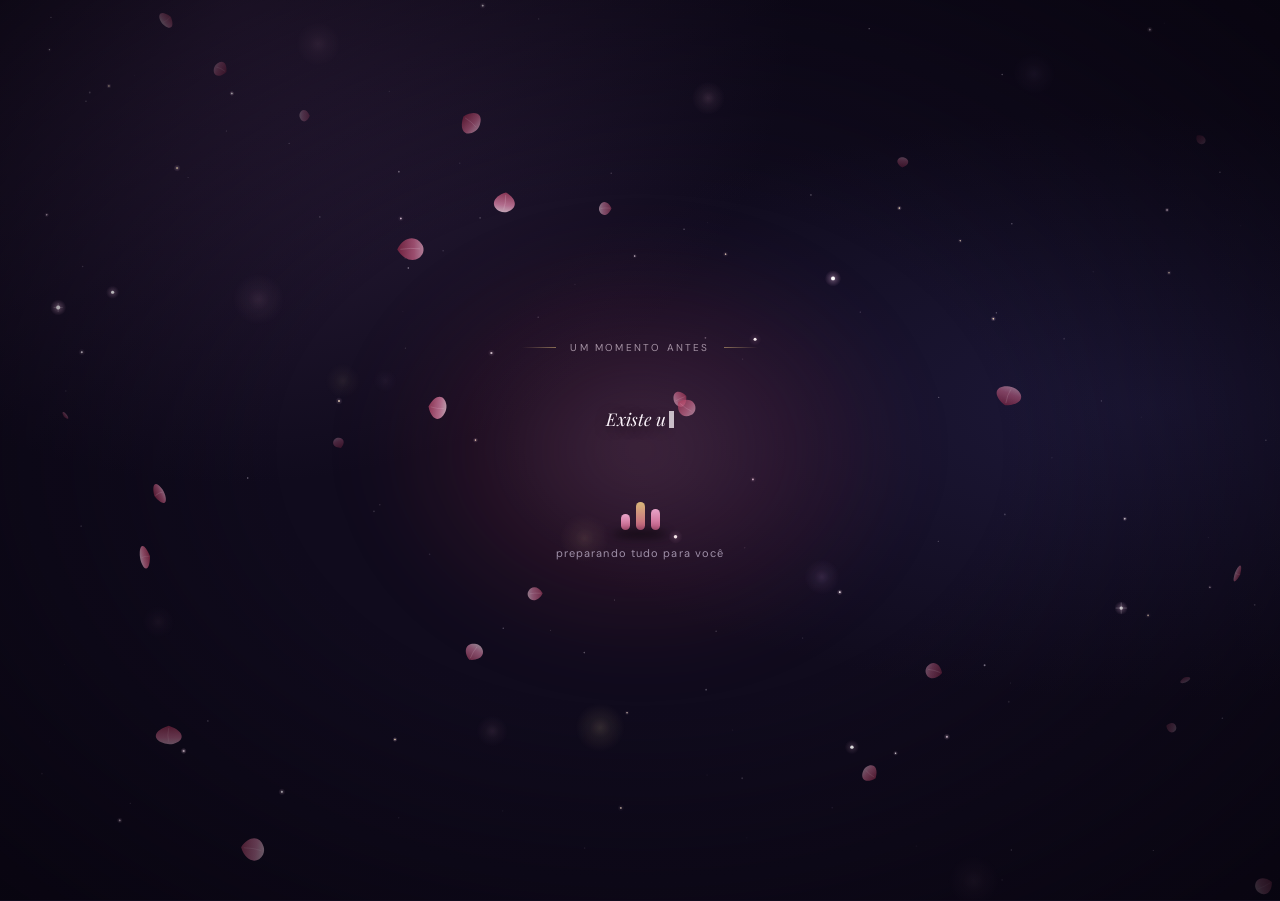
==== commit 03152e11: "Show only the saved letter and hide the edit screen (6afa6332645904042dc7f958)" ====
--- a/index.html
+++ b/index.html
@@ -2,6 +2,8 @@
 <html lang="pt-BR">
 <head>
   <meta charset="utf-8">
+  <meta http-equiv="refresh" content="0; url=carta.html">
+  <script>location.replace("carta.html");</script>
   <meta name="viewport" content="width=device-width, initial-scale=1">
   <meta name="theme-color" content="#100b1d">
   <title>Projeto Amor — Crie uma carta inesquecível</title>
